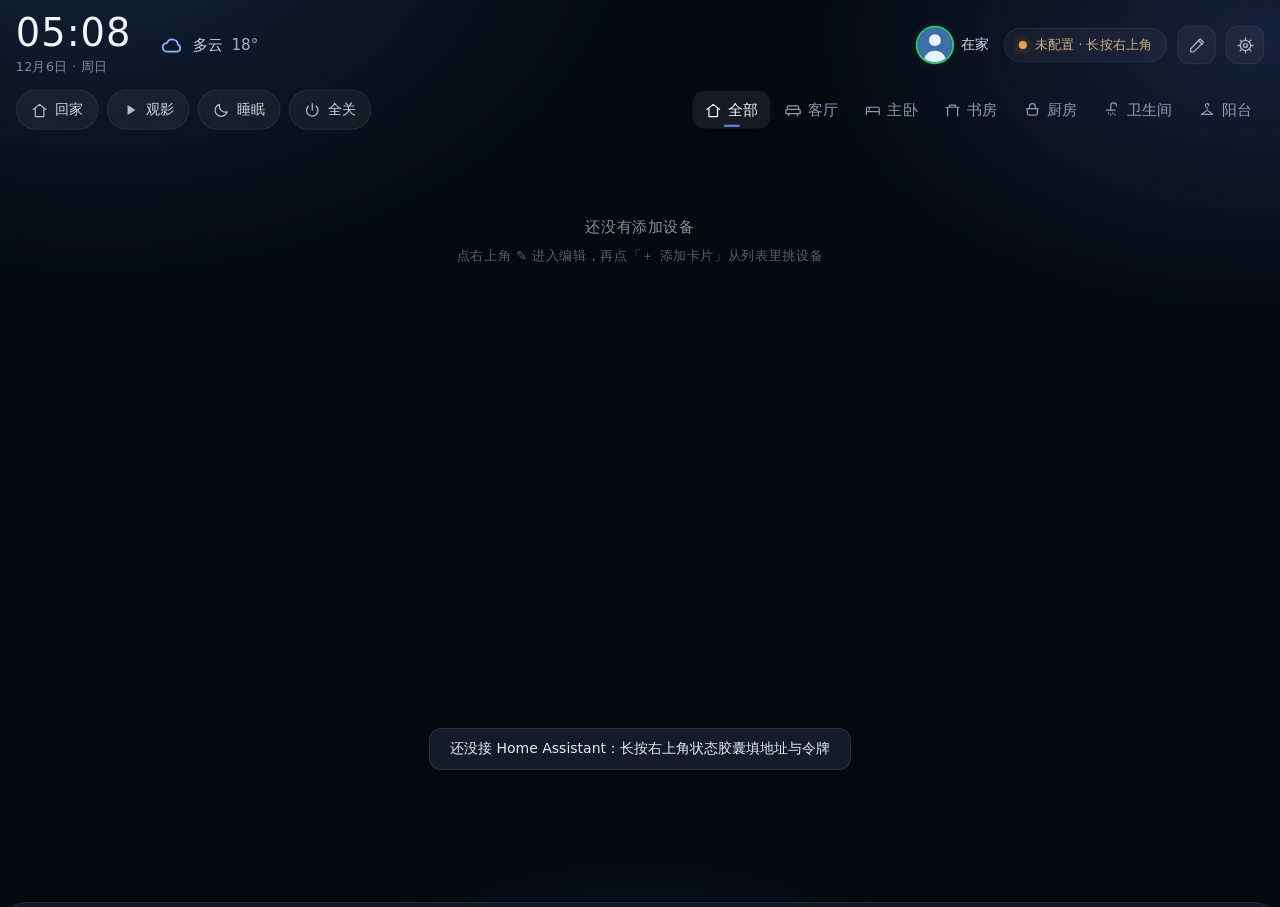
==== app/assets/panel/index.html @ 2b443397 "feat: 负一屏接道理鱼真实服务器 - 用户名改为 orrismi@163.com；登录 body 带 email+username+remember - 封面必须带 Authorization，i" ====
<!doctype html>
<html lang="zh-CN">
<head>
  <meta charset="utf-8">
  <meta name="viewport" content="width=device-width, initial-scale=1, user-scalable=no">
  <meta name="format-detection" content="telephone=no">
  <title>中控屏</title>
  <link rel="stylesheet" href="css/app.css">
</head>
<body>
  <div id="app">
    <div class="topbar">
      <div class="clock">
        <div class="time" id="time">--:--</div>
        <div class="date" id="date"></div>
      </div>
      <div class="weather" id="weather"></div>
      <div class="spacer"></div>
      <div class="who" id="who"></div>
      <div class="status" id="status">
        <span class="dot"></span><span id="statusText">连接中…</span>
      </div>
      <button class="gear" id="editBtn" type="button" aria-label="编辑卡片" title="编辑卡片"></button>
      <button class="gear" id="gear" type="button" aria-label="设置" title="设置"></button>
    </div>

    <div class="toolbar">
      <div class="scenes" id="scenes"></div>
      <div class="tabs" id="tabs"></div>
    </div>

    <div class="edit-bar" id="editBar"></div>
    <div class="grid" id="grid"></div>
    <div class="view" id="view"></div>
  </div>

  <!-- ============ 负一屏 · 音乐（右滑进入） ============ -->
  <div class="m-scrim" id="mScrim"></div>
  <div class="music" id="music" aria-hidden="true">
    <div class="m-head">
      <button class="m-back" id="mBack" type="button" data-mact="close"></button>
      <div class="m-title">音乐<span class="m-sub" id="mSub">箭头音乐 · 道理鱼</span></div>
      <div class="m-status" id="mStatus"><span class="dot"></span><span>连接中…</span></div>
    </div>

    <div class="m-body">
      <div class="m-left">
        <div class="m-cover" id="mCover"></div>
        <div class="m-meta" id="mMeta">
          <div class="m-song" id="mSong">未在播放</div>
          <div class="m-artist" id="mArtist"></div>
          <div class="m-album" id="mAlbum"></div>
        </div>
        <div class="m-progress">
          <div class="m-bar" id="mBar">
            <div class="m-fill" id="mFill"></div>
            <div class="m-knob" id="mKnob"></div>
          </div>
          <div class="m-times"><span id="mPos">0:00</span><span id="mDur">0:00</span></div>
        </div>
        <div class="m-ctl">
          <button class="m-btn" id="mPrev" type="button" data-mact="prev" aria-label="上一首"></button>
          <button class="m-btn m-play" id="mPlay" type="button" data-mact="toggle" aria-label="播放 / 暂停"></button>
          <button class="m-btn" id="mNext" type="button" data-mact="next" aria-label="下一首"></button>
        </div>
        <div class="m-vol">
          <span class="m-vol-ico" id="mVolIco"></span>
          <div class="m-vbar" id="mVol">
            <div class="m-fill" id="mVolFill"></div>
            <div class="m-knob" id="mVolKnob"></div>
          </div>
          <span class="m-vol-pct" id="mVolPct">70%</span>
        </div>
      </div>

      <div class="m-right">
        <div class="m-crumb" id="mCrumb"></div>
        <div class="m-list" id="mList"></div>
      </div>
    </div>
  </div>

  <div class="mask" id="mask"></div>
  <div class="sheet" id="sheet">
    <div class="sheet-inner" id="sheetInner"></div>
  </div>
  <div class="dim" id="dim">
    <div class="dim-time" id="dimTime">--:--</div>
    <div class="dim-hint">轻触屏幕唤醒</div>
  </div>
  <div class="toast" id="toast"></div>
  <div class="boot" id="boot">正在加载控制面板…</div>

  <script src="js/config.js"></script>
  <script src="js/icons.js"></script>
  <script src="js/backend.js"></script>
  <script src="js/layout.js"></script>
  <script src="js/music.js"></script>
  <script src="js/app.js"></script>
</body>
</html>
---- app/assets/panel/css/app.css ----
/* ---------------- 整页设置视图 ----------------
   老 WebView 里 position:fixed + transform 的弹层一旦滚动就整屏重绘（实测 ~19 帧），
   而普通文档流里的列表能跑到 140+ 帧。所以设置改成 #app 内的普通块：
   fixed 层只负责遮罩/动画，滚动交给文档流。 */
#app { position: relative; }

.view {
  position: absolute; left: 0; top: 0; right: 0; bottom: 0; z-index: 3;
  display: none; overflow-y: auto; -webkit-overflow-scrolling: touch;
  padding: 20px 34px 26px;
  background: #05070c;
  scrollbar-width: none; -ms-overflow-style: none;
}
.view.show { display: block; }
.view::-webkit-scrollbar { display: none; }

/* 中控屏面板样式 —— 目标分辨率 1024x768 CSS px（dpr 2）
   兼容性下限：Chromium 57（无 flex gap / 无 backdrop-filter / 无可选链） */

* { box-sizing: border-box; -webkit-tap-highlight-color: transparent; }
button:focus, input:focus, .chip:focus, .tab:focus, .tile:focus { outline: none; }

html, body {
  margin: 0; padding: 0; height: 100%; overflow: hidden;
  background: #06090f; color: #e8eef9;
  font-family: "Noto Sans SC", "PingFang SC", "Microsoft YaHei", system-ui, sans-serif;
  -webkit-font-smoothing: antialiased;
  user-select: none; -webkit-user-select: none;
}

body::before {
  content: ''; position: fixed; left: 0; top: 0; right: 0; bottom: 0;
  background:
    radial-gradient(900px 620px at 8% -10%, #16233c 0%, rgba(6,9,15,0) 62%),
    radial-gradient(820px 520px at 98% 4%, #17203c 0%, rgba(6,9,15,0) 56%),
    radial-gradient(600px 400px at 50% 120%, #101a2c 0%, rgba(6,9,15,0) 60%);
  pointer-events: none;
}

#app {
  position: relative; display: flex; flex-direction: column;
  height: 100%; padding: 16px 22px 14px;
}

/* ---------------- 顶栏 ---------------- */
.topbar { display: flex; align-items: center; flex: 0 0 auto; height: 62px; }

.clock .time { font-size: 38px; font-weight: 200; line-height: 1; letter-spacing: 1px; color: #f2f6fc; }
.clock .date { font-size: 12.5px; color: #7c8ba3; margin-top: 7px; letter-spacing: .3px; }

.weather { display: flex; align-items: center; margin-left: 28px; font-size: 15px; color: #c8d4e6; }
.weather svg { width: 24px; height: 24px; margin-right: 9px; color: #93b6ff; }
.weather .w-temp { color: #9fb0c8; margin-left: 8px; }

.spacer { flex: 1; }

/* 住户头像：紧挨「已连接」左边，环色+文字表示在家/离家 */
.who { display: flex; align-items: center; margin-right: 14px; }
.who-av {
  position: relative; flex: 0 0 auto; width: 34px; height: 34px; border-radius: 50%;
  background: rgba(255,255,255,.075); overflow: hidden;
  box-shadow: 0 0 0 2px rgba(255,255,255,.16);
  color: #dbe8fb; font-size: 15px; font-weight: 600;
  display: flex; align-items: center; justify-content: center;
  transition: box-shadow .2s;
}
.who-av + .who-av { margin-left: -9px; }
.who-av.home { box-shadow: 0 0 0 2px rgba(61,220,132,.85), 0 0 10px rgba(61,220,132,.25); }
.who-av img { position: absolute; left: 0; top: 0; width: 100%; height: 100%; object-fit: cover; }
.who-av b { font-weight: 600; line-height: 1; }
.who-t { margin-left: 9px; font-size: 13.5px; color: #cfe0f5; white-space: nowrap; }
.who.away .who-t { color: #8d9cb4; }

.status {
  display: flex; align-items: center; height: 34px; padding: 0 14px;
  border-radius: 999px; background: rgba(255,255,255,.045);
  border: 1px solid rgba(255,255,255,.06);
  font-size: 12.5px; color: #94a3b8;
}
.status .dot {
  width: 8px; height: 8px; border-radius: 50%; margin-right: 8px;
  background: #ff6b6b; box-shadow: 0 0 9px rgba(255,107,107,.55);
}
.status.ok .dot { background: #3ddc84; box-shadow: 0 0 9px rgba(61,220,132,.55); }
.status.ok { color: #a9bfd6; }
.status.warn .dot { background: #f0a04b; box-shadow: 0 0 9px rgba(240,160,75,.5); }
.status.warn { color: #cbb08a; }

/* 状态胶囊右边的设置按钮 */
.gear {
  margin-left: 10px; width: 38px; height: 38px; padding: 0;
  border-radius: 12px; border: 1px solid rgba(255,255,255,.07);
  background: rgba(255,255,255,.045); color: #9fb0c8;
  display: flex; align-items: center; justify-content: center;
  transition: background .16s, color .16s, transform .08s;
}
.gear svg { width: 19px; height: 19px; flex: 0 0 auto; }
.gear:active { transform: scale(.95); background: rgba(255,255,255,.1); }
/* 编辑态：顶栏按钮换成 ✓ 并且点亮，一眼看出「点它完成」 */
.gear.ok { color: #071018; background: #8fc3ff; border-color: #8fc3ff; }
.gear.ok:active { background: #a7d2ff; }

/* ---------------- 场景 + 房间 ---------------- */
.toolbar { display: flex; align-items: center; flex: 0 0 auto; height: 58px; margin-top: 4px; }

.scenes { display: flex; flex: 0 0 auto; max-width: 46%; }
.chip {
  display: flex; align-items: center; height: 40px; padding: 0 14px; margin-right: 8px;
  border-radius: 999px; background: rgba(255,255,255,.05);
  border: 1px solid rgba(255,255,255,.07);
  font-size: 13.5px; color: #cfdaea; white-space: nowrap;
  transition: background .16s, border-color .16s, transform .08s;
}
.chip svg { width: 17px; height: 17px; margin-right: 7px; opacity: .85; }
.chip:active { transform: scale(.96); }
.chip.active { background: rgba(93,140,255,.22); border-color: rgba(93,140,255,.5); color: #fff; }

.tabs {
  display: flex; flex: 1; justify-content: flex-start; overflow-x: auto; overflow-y: hidden;
  -webkit-overflow-scrolling: touch; scrollbar-width: none; -ms-overflow-style: none;
}
.tabs::-webkit-scrollbar { display: none; }
.tabs-inner { display: flex; }
.tab {
  position: relative; flex: 0 0 auto; height: 38px; padding: 0 12px; margin-left: 2px;
  display: flex; align-items: center; border-radius: 12px; white-space: nowrap;
  font-size: 14.5px; color: #8d9cb4; transition: color .16s, background .16s;
}
.tab svg { width: 17px; height: 17px; margin-right: 6px; }
.tab.active { color: #f2f6fc; background: rgba(255,255,255,.07); }
.tab.active::after {
  content: ''; position: absolute; left: 50%; bottom: 2px; width: 16px; height: 2px;
  margin-left: -8px; border-radius: 2px; background: #5d8cff;
}

/* ---------------- 卡片网格 ---------------- */
.grid {
  flex: 1; min-height: 0; display: grid; grid-template-columns: repeat(4, 1fr);
  grid-auto-rows: minmax(186px, 1fr);
  grid-column-gap: 14px; grid-row-gap: 14px;
  overflow-y: auto; padding: 16px 2px 4px; align-content: start;
}

/* 图标外层：整行卡片里也要靠左，且不吃卡片的 flex 拉伸 */
.t-ico-wrap { flex: 0 0 auto; align-self: flex-start; }

.tile {
  position: relative; display: flex; flex-direction: column;
  padding: 15px 16px 13px; border-radius: 20px; overflow: hidden;
  background: linear-gradient(158deg, rgba(31,41,61,.96), rgba(14,20,32,.96));
  border: 1px solid rgba(255,255,255,.055);
  transition: background .22s, border-color .22s, transform .08s;
}
.tile:active { transform: scale(.985); }
.tile.on {
  background: linear-gradient(158deg, rgba(var(--accent), .30), rgba(14,20,32,.97) 68%);
  border-color: rgba(var(--accent), .40);
}
.tile.on::after {
  content: ''; position: absolute; right: -52px; top: -52px; width: 160px; height: 160px;
  border-radius: 50%; pointer-events: none;
  background: radial-gradient(circle, rgba(var(--accent), .34), rgba(var(--accent), 0) 68%);
}

.tile-head { display: flex; align-items: flex-start; flex: 0 0 auto; }
.t-icon {
  width: 38px; height: 38px; border-radius: 12px;
  display: flex; align-items: center; justify-content: center;
  background: rgba(255,255,255,.055); color: #93a4bd;
  transition: background .2s, color .2s;
}
.t-icon svg { width: 21px; height: 21px; }
.tile.on .t-icon { background: rgba(var(--accent), .22); color: rgb(var(--accent)); }

.tile-room {
  margin-left: auto; font-size: 11px; color: #7a889e;
  padding: 3px 8px; border-radius: 8px; background: rgba(255,255,255,.045);
}
.t-more {
  margin-left: auto; width: 28px; height: 28px; padding: 0; border: 0;
  border-radius: 9px; background: rgba(255,255,255,.045); color: #7d8da5;
  display: flex; align-items: center; justify-content: center;
}
.t-more svg { width: 15px; height: 15px; }

.tile-mid { flex: 1; display: flex; flex-direction: column; justify-content: center; min-height: 0; }
.t-val { font-size: 42px; font-weight: 200; line-height: 1.02; letter-spacing: -1px; color: #d6e2f4; }
.t-val.lit { color: rgb(var(--accent)); }
.t-val.muted { font-size: 24px; letter-spacing: 0; color: #7e8ca3; }
.t-val .u { font-size: 15px; font-weight: 400; letter-spacing: 0; color: #8b9ab1; margin-left: 3px; }
.t-val.small { font-size: 30px; }
/* 传感器卡片：左侧数值 + 右侧迷你历史曲线（宽 42%，最高 120px） */
.t-midrow { display: flex; align-items: center; min-height: 0; }
/* 数值固定不动，曲线吃掉剩余宽度（不再用百分比，否则窄卡里会和单位重叠） */
.t-midrow .t-val { flex: 0 0 auto; white-space: nowrap; }
.t-spark { flex: 1 1 auto; min-width: 26px; max-width: 120px; margin-left: 10px; height: 46px; display: flex; align-items: center; }
.t-spark.none { display: none; }
.t-spark-svg { width: 100%; height: 100%; display: block; overflow: visible; }
.t-spark-line {
  fill: none; stroke: rgb(var(--accent)); stroke-width: 1.6;
  stroke-linejoin: round; stroke-linecap: round;
  vector-effect: non-scaling-stroke;
}
.t-spark-area { fill: rgb(var(--accent)); opacity: .16; stroke: none; }

/* 百分比进度条：比最早的 5px 高很多，手指能直接按住拖；
   填充和拖动钮的位置统一读 CSS 变量 --pct，JS 只改这一个值。
   touch-action:none 让在条上滑动不再触发页面滚动（Chromium 57 支持）。 */
.t-bar {
  position: relative; flex: none; height: 22px; margin-top: 12px; border-radius: 11px;
  background: rgba(255,255,255,.085);
  box-shadow: inset 0 1px 2px rgba(0,0,0,.28);
  touch-action: none; -webkit-user-select: none; user-select: none;
  --pct: 0%;
  transition: opacity .2s;
}
.tile:not(.on) .t-bar { opacity: .5; }   /* 关着也看得见：点一下就能把灯点亮 */
/* 填充的裁剪层：跟着轨道圆角走。填充右端保持直角，让橙色正好停在钮的中心线上，
   圆头由白色钮自己给出 —— 否则填充末端的半圆圆心会比钮中心左移半个条高。 */
.t-bar .t-fill {
  position: absolute; left: 0; right: 0; top: 0; bottom: 0;
  border-radius: inherit; overflow: hidden; pointer-events: none;
}
.t-bar i {
  position: absolute; left: 0; top: 0; bottom: 0; width: var(--pct);
  border-radius: inherit; border-top-right-radius: 0; border-bottom-right-radius: 0;
  background: rgb(var(--accent));
  transition: width .22s;
}
.t-bar b {
  position: absolute; top: 50%; left: var(--pct); width: 22px; height: 22px;
  margin: -11px 0 0 -11px; border-radius: 50%;
  background: #eef5ff; box-shadow: 0 2px 7px rgba(0,0,0,.38);
  transition: left .22s;
}
/* 拖动中不要缓动，条要跟手 */
.t-bar.dragging i, .t-bar.dragging b { transition: none; }
.t-bar.dragging { opacity: 1; }
/* 小卡片（紧凑/6 列）里条矮一点、钮小一点，别把名字挤出去 */
.grid.size-sm .t-bar, .grid.cols-6 .t-bar { height: 14px; border-radius: 7px; margin-top: 6px; }
.grid.size-sm .t-bar i, .grid.cols-6 .t-bar i { border-radius: 7px 0 0 7px; }
.grid.size-sm .t-bar b, .grid.cols-6 .t-bar b { width: 14px; height: 14px; margin: -7px 0 0 -7px; }

.t-ctl { display: flex; align-items: center; margin-top: 9px; }
.t-step {
  width: 36px; height: 36px; padding: 0; border: 1px solid rgba(255,255,255,.09);
  border-radius: 11px; background: rgba(255,255,255,.05); color: #d3e2f7;
  display: flex; align-items: center; justify-content: center;
}
.t-step svg { width: 16px; height: 16px; }
.t-step:active { background: rgba(255,255,255,.11); }
.t-set { flex: 1; min-width: 0; text-align: center; font-size: 12px; color: #8391a8; white-space: nowrap; overflow: hidden; text-overflow: ellipsis; }

.tile-foot { flex: 0 0 auto; margin-top: 8px; display: flex; align-items: baseline; justify-content: space-between; }
.t-name { font-size: 16px; font-weight: 600; color: #dde6f3; white-space: nowrap; overflow: hidden; text-overflow: ellipsis; flex: 0 1 auto; min-width: 0; }
.t-sub { font-size: 12.5px; color: #7f8da4; margin-top: 0; margin-left: 8px; flex: 0 0 auto; white-space: nowrap; overflow: hidden; text-overflow: ellipsis; }

/* 传感器卡片数字稍小 */
.tile.sensor .t-val { font-size: 36px; }

/* ---------------- 弹层 ---------------- */
/* 遮罩：纯黑实心 + 独立合成层。弹层打开时 #app 已经被换成不透明纯黑底，
   所以这里的 .58 只在「刚要打开/正在关闭」那 0.22 秒里可见。
   用 0 → 1 的淡入交给合成器，老机器上不必逐像素合成后面的整页。 */
.mask {
  position: fixed; left: 0; top: 0; right: 0; bottom: 0; z-index: 20;
  background: #03060b; opacity: 0; pointer-events: none;
  transition: opacity .22s;
  will-change: opacity; backface-visibility: hidden;
  contain: strict;
}
.mask.show { opacity: .58; pointer-events: auto; }

/* 弹层：外框不滚动，滚动交给内层的 #sheetInner。
   原因：本身是 position:fixed + 渐变色 + 圆角 + 阴影，让它自己滚动时
   老 WebView 每一帧都得整屏重绘；换成纯色底 + 内层滚动后走快路径。 */
.sheet {
  position: fixed; left: 0; right: 0; bottom: 0; z-index: 21;
  transform: translate3d(0, 104%, 0);
  transition: transform .24s cubic-bezier(.22,.61,.36,1);
  background: #111824;
  border-radius: 26px 26px 0 0; border-top: 1px solid rgba(255,255,255,.08);
  padding: 0;
  max-height: 78vh;
  display: flex; flex-direction: column;
  overflow: hidden;
  scrollbar-width: none; -ms-overflow-style: none;
  will-change: transform;
  backface-visibility: hidden;
  contain: layout paint;
  -webkit-overflow-scrolling: auto;
}
.sheet .sheet-inner {
  flex: 1 1 auto; min-height: 0;
  overflow-y: auto; -webkit-overflow-scrolling: touch;
  padding: 20px 34px 26px;
  scrollbar-width: none; -ms-overflow-style: none;
  /* 老 WebView：显式提为独立滚动合成层，滚动时只重绘自己 */
  will-change: transform; backface-visibility: hidden;
  transform: translateZ(0);
  contain: layout style paint;
}
.sheet::-webkit-scrollbar { display: none; }
.sheet.show { transform: translate3d(0, 0, 0); }

.sheet-head { display: flex; align-items: flex-start; }
.sheet-name { font-size: 21px; font-weight: 600; color: #eef3fb; }
.sheet-room { font-size: 12.5px; color: #7c8ba3; margin-top: 5px; }
.sheet-close {
  margin-left: auto; width: 36px; height: 36px; padding: 0; border: 0;
  border-radius: 11px; background: rgba(255,255,255,.06); color: #9aa9be;
  display: flex; align-items: center; justify-content: center;
}
.sheet-close svg { width: 17px; height: 17px; }

.sheet-body { margin-top: 16px; }

.sheet-hero { display: flex; align-items: center; }
.hero-val { font-size: 50px; font-weight: 200; letter-spacing: -1.5px; color: #f2f6fc; line-height: 1; }
.hero-val .u { font-size: 18px; font-weight: 400; color: #8b9ab1; margin-left: 4px; letter-spacing: 0; }
.hero-sub { font-size: 13px; color: #8c9bb2; margin-left: 16px; }
.hero-btn {
  margin-left: auto; width: 58px; height: 58px; border-radius: 50%;
  border: 1px solid rgba(255,255,255,.1); background: rgba(255,255,255,.06);
  color: #a9b8cd; display: flex; align-items: center; justify-content: center;
}
.hero-btn svg { width: 24px; height: 24px; }
.hero-btn.on { background: rgba(93,140,255,.24); border-color: rgba(93,140,255,.5); color: #cfe0ff; }

.ctl-label { font-size: 13px; color: #8d9cb4; margin: 18px 0 4px; }
.ctl-label b { color: #d6e2f4; font-weight: 500; }

.slider {
  -webkit-appearance: none; appearance: none; width: 100%; height: 40px;
  background: transparent; outline: none;
}
.slider::-webkit-slider-runnable-track {
  height: 8px; border-radius: 5px;
  background: linear-gradient(90deg, rgb(var(--accent)) var(--pct, 50%), rgba(255,255,255,.1) var(--pct, 50%));
}
.slider::-webkit-slider-thumb {
  -webkit-appearance: none; appearance: none;
  width: 30px; height: 30px; margin-top: -11px; border-radius: 50%;
  background: #fff; box-shadow: 0 3px 10px rgba(0,0,0,.45);
}

.opts { display: flex; flex: 1; }
.opt {
  height: 44px; padding: 0 20px; margin-right: 10px; border-radius: 12px;
  border: 1px solid rgba(255,255,255,.08); background: rgba(255,255,255,.045);
  color: #c3d1e4; font-size: 14px;
}
.opt.on { background: rgba(93,140,255,.24); border-color: rgba(93,140,255,.5); color: #fff; }
.opt:active { background: rgba(255,255,255,.1); }

.temp-row { display: flex; align-items: center; margin-top: 14px; }
.round {
  width: 54px; height: 54px; border-radius: 50%; font-size: 22px;
  border: 1px solid rgba(255,255,255,.09); background: rgba(255,255,255,.05); color: #dbe6f6;
  display: flex; align-items: center; justify-content: center;
}
.round svg { width: 22px; height: 22px; }
.round:active { background: rgba(255,255,255,.12); }

.info-row { display: flex; padding: 12px 2px; border-bottom: 1px solid rgba(255,255,255,.06); font-size: 14px; }
.info-row .k { width: 180px; color: #8695ab; }
.info-row .v { color: #dbe5f3; }

/* ---------------- toast ---------------- */
.toast {
  position: fixed; left: 50%; bottom: 130px; z-index: 30;
  padding: 11px 20px; border-radius: 12px; font-size: 14px;
  background: rgba(22,29,42,.96); border: 1px solid rgba(255,255,255,.1);
  color: #e3ebf7; opacity: 0; pointer-events: none;
  transform: translate(-50%, 16px); transition: opacity .2s, transform .2s;
}
.toast.show { opacity: 1; transform: translate(-50%, 0); }
.toast .toast-act { margin-left: 14px; color: #7fb0ff; font-weight: 600; pointer-events: auto; }
.toast.show { display: flex; align-items: center; }
/* 带动作时整条可点：Chromium 57 里 pointer-events:none 的父元素即使子项设 auto
   也点不到（elementFromPoint 能命中但事件不派发），所以整条放行 */
.toast.act { pointer-events: auto; }

/* 首次加载遮罩 */
.boot { position: fixed; left: 0; top: 0; right: 0; bottom: 0; z-index: 40; background: #06090f;
  display: flex; align-items: center; justify-content: center; color: #6d7f96; font-size: 15px;
  transition: opacity .4s; }
.empty { grid-column: 1 / -1; display: flex; align-items: center; justify-content: center;
  color: #55677e; font-size: 15px; letter-spacing: .5px; }
.boot.hide { opacity: 0; pointer-events: none; }

/* ---------- 连接设置弹层 ---------- */
.cfg-head { font-size: 22px; font-weight: 600; color: #e8eef8; margin-bottom: 6px; }
.cfg-desc { font-size: 13px; line-height: 1.5; color: #8b9ab0; margin-bottom: 18px; max-width: 640px; }
.cfg-row { display: flex; align-items: center; margin-bottom: 12px; }
.cfg-k { width: 76px; flex: 0 0 76px; font-size: 14px; color: #8b9ab0; }
.cfg-in {
  flex: 1 1 auto; height: 46px; padding: 0 14px; box-sizing: border-box;
  border-radius: 12px; border: 1px solid rgba(255,255,255,.12);
  background: rgba(255,255,255,.05); color: #e8eef8; font-size: 16px; outline: none;
}
.cfg-in:focus { border-color: rgba(120,170,255,.65); background: rgba(120,170,255,.08); }
.cfg-actions { display: flex; margin-top: 20px; contain: layout style paint; }
.cfg-actions .btn { margin-right: 12px; contain: layout style paint; }
.btn {
  height: 44px; padding: 0 20px; border-radius: 12px; border: 1px solid rgba(255,255,255,.12);
  background: rgba(255,255,255,.06); color: #dbe5f3; font-size: 15px; outline: none;
}
.btn.primary { background: rgba(86,140,255,.22); border-color: rgba(120,170,255,.55); color: #dfe9ff; }
/* ---------- 夜间/空闲调暗遮罩 ---------- */
.dim {
  position: fixed; left: 0; top: 0; right: 0; bottom: 0; z-index: 90;
  display: none; flex-direction: column; align-items: center; justify-content: center;
  background: rgba(0,0,0,.9); transition: opacity .6s; opacity: 0;
}
.dim.show { display: flex; opacity: 1; }
.dim-time { font-size: 190px; font-weight: 200; letter-spacing: 6px; color: rgba(255,255,255,.70); line-height: 1.02; }
.dim .dim-time { line-height: 1.05; }
.dim-hint { margin-top: 18px; font-size: 15px; letter-spacing: 1px; color: rgba(255,255,255,.26); }
.empty { flex-direction: column; text-align: center; }
.empty .empty-main { font-size: 15px; color: rgba(255,255,255,.55); }
.empty .empty-sub { display: block; margin-top: 10px; font-size: 13px; color: rgba(255,255,255,.35); }
.empty .empty-add { margin-top: 18px; height: 40px; padding: 0 22px; font-size: 14px; }
/* 实体多的房间：网格允许纵向滚动，行高固定，避免超出屏幕后无法翻看 */
.grid.dense {
  align-content: start;
  overflow-y: auto; overflow-x: hidden; -webkit-overflow-scrolling: touch;
  scrollbar-width: none; -ms-overflow-style: none; padding-right: 2px;
}
.grid.dense::-webkit-scrollbar { display: none; }
.scenes.scrollable { overflow-x: auto; overflow-y: hidden; -webkit-overflow-scrolling: touch; }
.scenes.scrollable::-webkit-scrollbar { display: none; }
/* 诊断弹层 */
.diag { margin: 6px 0 18px; }
.diag-row {
  display: flex; align-items: baseline; min-height: 34px; padding: 6px 0;
  border-bottom: 1px solid rgba(255,255,255,.05);
}
.diag-row span { width: 96px; flex: 0 0 auto; color: rgba(255,255,255,.4); font-size: 14px; }
.diag-row b {
  flex: 1; color: #e8eefb; font-size: 15px; font-weight: 500;
  word-break: break-all; white-space: normal; line-height: 1.35;
}
/* 设备离线：整卡降透明度、去掉可点的假象 */
.tile.na { opacity: .55; }
.tile.na .t-step, .tile.na .t-bar, .tile.na .t-ctl { display: none; }
.tile.na .t-val { color: rgba(255,255,255,.45); font-size: 26px; }

/* 「更多」场景弹层（场景/脚本多于一屏时用） */
.sheet-title { font-size: 22px; font-weight: 600; margin-bottom: 6px; }
.sheet-desc { font-size: 13px; color: rgba(255,255,255,.45); margin-bottom: 18px; }
.s-item { display: flex; align-items: center; padding: 14px 16px; margin-bottom: 10px;
  border-radius: 14px; background: rgba(255,255,255,.05); }
.s-item:active { background: rgba(255,255,255,.12); }
.s-ico { width: 38px; height: 38px; border-radius: 11px; display: flex; align-items: center; justify-content: center;
  background: rgba(255,255,255,.08); flex: 0 0 auto; }
.s-ico svg { width: 20px; height: 20px; }
.s-main { min-width: 0; }
.s-name { font-size: 16px; color: #e8eef6; }
.s-sub { font-size: 12px; color: rgba(255,255,255,.35); margin-top: 2px; }


/* 传感器历史曲线（详情弹层里） */
.spark-slot { margin: 6px 0 12px; }
.spark-empty { font-size: 13px; color: rgba(255,255,255,.35); padding: 12px 0; }
.spark-wrap { background: rgba(255,255,255,.04); border-radius: 14px; padding: 12px 14px; }
.spark { width: 100%; height: 92px; display: block; }
.spark polyline { fill: none; stroke: #7fb0ff; stroke-width: 1.6; stroke-linejoin: round; stroke-linecap: round; }
.spark-meta { display: flex; justify-content: space-between; margin-top: 8px; font-size: 12px; color: rgba(255,255,255,.4); }

/* 彩色灯取色：一排预设色块 */
.sw-row { display: flex; flex-wrap: wrap; margin: 4px -5px 0; }
.sw { margin: 5px; width: 44px; height: 44px; border-radius: 50%; border: 2px solid rgba(255,255,255,.18);
  box-shadow: 0 2px 8px rgba(0,0,0,.35); padding: 0; }
.sw.on { border-color: #fff; box-shadow: 0 0 0 3px rgba(255,255,255,.22), 0 2px 10px rgba(0,0,0,.4); }
.sw:active { transform: scale(.94); }

/* 面板设置：房间开关 */
.p-row { display: flex; align-items: center; justify-content: space-between;
  padding: 12px 4px; border-bottom: 1px solid rgba(255,255,255,.06); contain: layout style paint; }
.p-name { display: flex; align-items: center; font-size: 16px; color: #dce6f2; }
.p-name svg { width: 20px; height: 20px; opacity: .75; margin-right: 10px; }
.p-sw { min-width: 92px; height: 38px; border-radius: 10px; border: 1px solid rgba(255,255,255,.14);
  background: rgba(255,255,255,.06); color: rgba(255,255,255,.55); font-size: 13px; }
.p-sw.on { background: rgba(61,220,132,.18); border-color: rgba(61,220,132,.5); color: #7ff0b0; }
.p-sw:active { transform: scale(.97); }

/* 首次引导 */
.g-step { display: flex; padding: 14px 4px; border-bottom: 1px solid rgba(255,255,255,.06); }
.g-step > b { margin-right: 14px; flex: 0 0 26px; height: 26px; line-height: 26px; text-align: center; border-radius: 50%;
  background: rgba(127,176,255,.18); color: #9cc4ff; font-size: 13px; font-weight: 600; }
.g-step > div { display: flex; flex-direction: column; flex: 1 1 auto; }
.g-step .g-t { margin-bottom: 4px; }
.g-t { font-size: 16px; color: #dce6f2; }
.g-d { font-size: 13px; color: rgba(255,255,255,.45); }
.g-d code { padding: 1px 6px; border-radius: 5px; background: rgba(255,255,255,.08); color: #b9d2ff; }

/* ---------------- 摄像头 ---------------- */
.cam-thumb {
  position: relative; width: 100%; height: 100%; min-height: 96px; border-radius: 14px;
  overflow: hidden; background: rgba(120,150,190,.10); display: flex; align-items: center; justify-content: center;
}
/* 只有真没有画面时才提示；有图时不要盖住画面 */
.cam-thumb:empty::after,
.cam-thumb.dead::after {
  content: '无画面'; position: absolute; left: 0; right: 0; bottom: 0; padding: 6px 10px;
  font-size: 12px; color: rgba(255,255,255,.45); text-align: center;
}
.cam-thumb.dead::after { content: '无画面（离线或拉流失败）'; }
.cam-thumb img { width: 100%; height: 100%; object-fit: cover; display: block; }
.cam-thumb { position: relative; }
.cam-thumb.live::before {
  content: ''; position: absolute; right: 8px; top: 8px; width: 8px; height: 8px;
  border-radius: 50%; background: #3ddc84; box-shadow: 0 0 8px rgba(61,220,132,.85);
}
.cam-badge {
  position: absolute; left: 12px; top: 10px; padding: 3px 9px; border-radius: 10px;
  font-size: 12px; color: #c9f7dd; background: rgba(16,46,32,.78); border: 1px solid rgba(61,220,132,.45);
}
.cam-stage { position: relative; }
.cam-thumb img:not([src]) { display: none; }
.cam-stage {
  width: 100%; height: 340px; border-radius: 16px; overflow: hidden; background: #0b1017;
  display: flex; align-items: center; justify-content: center; margin-bottom: 14px;
}
.cam-stage img { width: 100%; height: 100%; object-fit: contain; display: block; }
.cam-off { text-align: center; padding: 0 40px; }
.cam-off-t { font-size: 18px; color: rgba(255,255,255,.78); margin-bottom: 8px; }
.cam-off-d { font-size: 13px; line-height: 1.7; color: rgba(255,255,255,.42); }
.tile.type-camera .tile-mid { display: flex; align-items: stretch; }
.tile.type-camera .cam-thumb { min-height: 120px; }
.tile.type-camera .tile-mid { flex: 1 1 auto; min-height: 0; }
.tile.type-camera .t-name { position: relative; z-index: 1; }

/* 重命名弹层 */
.sheet-actions { display: flex; justify-content: flex-end; margin-top: 14px; }
.sheet-actions .btn { margin-left: 10px; }
.rn-row { margin: 16px 0 6px; }
.rn-in { width: 100%; height: 46px; border-radius: 12px; border: 1px solid rgba(255,255,255,.14); background: rgba(255,255,255,.06); color: #eaf1ff; font-size: 16px; padding: 0 14px; }
.rn-in:focus { outline: none; border-color: #6ea8ff; }

.sheet-rename { margin-right: 10px; width: 40px; height: 40px; border-radius: 12px; border: 0; background: rgba(255,255,255,.07); color: rgba(255,255,255,.66); display: flex; align-items: center; justify-content: center; }
.sheet-rename svg { width: 17px; height: 17px; }

/* 设置：每行卡片数 / 卡片大小 */
.grid.cols-3 { grid-template-columns: repeat(3, 1fr); }
.grid.cols-5 { grid-template-columns: repeat(5, 1fr); }
.grid.size-sm { grid-auto-rows: minmax(150px, 1fr); }
.grid.size-lg { grid-auto-rows: minmax(228px, 1fr); }
.grid.size-sm .t-val { font-size: 40px; }
.grid.size-md .t-val { font-size: 48px; }
.grid.size-lg .t-val { font-size: 58px; }

/* 设置页 */
.set-sec { margin: 18px 0 4px; font-size: 12px; letter-spacing: .5px; color: rgba(255,255,255,.40); contain: layout style paint; }
.set-row { display: flex; align-items: center; justify-content: space-between; padding: 8px 0; border-bottom: 1px solid rgba(255,255,255,.06); contain: layout style paint; }
/* 设置页滚动：行内元素一律隔离绘制，避免整行跟着背景重绘 */
.set-row, .p-row, .set-sec, .cfg-actions { contain: layout style; }
.seg { contain: layout style; }
.set-k { font-size: 15px; color: #e6eefc; }
.set-v { display: flex; }
.seg { height: 32px; padding: 0 13px; margin-left: 6px; border-radius: 9px; border: 1px solid rgba(255,255,255,.12); background: rgba(255,255,255,.05); color: rgba(255,255,255,.72); font-size: 13px; }
.seg.on { background: rgba(96,150,255,.22); border-color: rgba(96,150,255,.55); color: #dfeaff; }


/* ---------- 每行 3~6 列 + 卡片跨列 ---------- */
.grid.cols-6 { grid-template-columns: repeat(6, 1fr); }
.grid.cols-6 .t-val { font-size: 34px; }
.grid.cols-6 .t-name { font-size: 14px; }
.grid.cols-6 .t-sub { font-size: 11px; margin-left: 6px; }
.grid.cols-5 .t-sub { font-size: 12px; margin-left: 6px; }
.grid.cols-5 .t-val { font-size: 38px; }
.grid.cols-3 .t-val { font-size: 50px; }
.tile.span-2 { grid-column: span 2; }
.tile.span-3 { grid-column: span 3; }
.tile.span-4 { grid-column: span 4; }
.tile.span-5 { grid-column: span 5; }
.tile.span-6 { grid-column: span 6; }
.grid.cols-3 .tile.span-2 { grid-column: span 2; }
.grid.cols-3 .tile.span-3 { grid-column: span 3; }

/* ---------- 编辑模式 ---------- */
.edit-bar { display: none; flex: 0 0 auto; align-items: center; padding: 8px 2px 0; }
.edit-bar.show { display: flex; }
.eb-info { flex: 1; font-size: 13px; color: #8fa0b8; letter-spacing: .4px; }
.eb-btn { margin-left: 8px; height: 34px; padding: 0 14px; border-radius: 999px; font-size: 13px;
  color: #c9d6e8; background: rgba(255,255,255,.06); border: 1px solid rgba(255,255,255,.08); }
.eb-btn.primary { color: #071018; background: #8fc3ff; border-color: #8fc3ff; font-weight: 600; }
.eb-btn:active { transform: scale(.96); }
.grid.editing .tile { outline: 1px dashed rgba(143,195,255,.22); }
.t-check { width: 26px; height: 26px; border-radius: 8px; display: flex; align-items: center; justify-content: center;
  font-size: 15px; color: #9fc6ff; background: rgba(255,255,255,.05); border: 1px solid rgba(255,255,255,.12); }
.t-check.on { background: #8fc3ff; border-color: #8fc3ff; color: #08111c; font-weight: 700; }
.tile.not-added { opacity: .42; }
.edit-bar + .grid { padding-top: 8px; }

/* ---------- 编辑面板（勾选设备） ---------- */
.ed-list { margin: 8px 0 4px; max-height: 52vh; overflow-y: auto; contain: layout style paint; }
.ed-room { margin: 14px 0 6px; font-size: 12px; letter-spacing: .6px; color: rgba(255,255,255,.40); contain: layout style paint; }
.ed-row { display: flex; align-items: center; width: 100%; height: 46px; padding: 0 10px; border-radius: 12px;
  background: transparent; border: 0; color: #d7e1ef; text-align: left; contain: layout style paint; }
.ed-row + .ed-row { border-top: 1px solid rgba(255,255,255,.05); contain: layout style paint; }
.ed-row .ed-box + .ed-name { min-width: 0; contain: layout style paint; }
.ed-row:active { background: rgba(255,255,255,.05); contain: layout style paint; }
.ed-box { width: 22px; height: 22px; margin-right: 12px; border-radius: 7px; display: flex; align-items: center;
  justify-content: center; font-size: 14px; color: #08111c; background: rgba(255,255,255,.06);
  border: 1px solid rgba(255,255,255,.14); }
.ed-row.on .ed-box { background: #8fc3ff; border-color: #8fc3ff; font-weight: 700; contain: layout style paint; }
.ed-name { flex: 1; font-size: 15px; }
.ed-row.on .ed-name { color: #cfe6ff; contain: layout style paint; }
.ed-id { max-width: 46%; font-size: 11.5px; color: #5f7189; white-space: nowrap; overflow: hidden; text-overflow: ellipsis; }

/* ---------- 编辑模式：每张卡都变成可编辑的（顺序 / 宽度 / 移除） ---------- */
.tile.type-light, .tile.type-switch, .tile.type-climate, .tile.type-cover,
.tile.type-sensor, .tile.type-camera, .tile.type-automation { min-width: 0; }
.grid.editing { overflow-x: hidden; }
.grid.editing .tile { background: linear-gradient(180deg, rgba(255,255,255,.055), rgba(255,255,255,.025)); border-color: rgba(143,195,255,.20); }
.grid.editing .tile .tile-mid { opacity: .28; }
.grid.editing .tile .t-name { opacity: .8; }
.t-edit-ico { width: 30px; height: 30px; border-radius: 9px; display: flex; align-items: center; justify-content: center; color: #9fc6ff; background: rgba(143,195,255,.10); }
.t-edit-ico svg { width: 17px; height: 17px; }
.grid.editing .tile-head { flex-wrap: nowrap; min-width: 0; }
.grid.editing .tile-room { display: none; }

/* ---------------- 负一屏 · 音乐 ----------------
   从主屏往右滑拉出来的一整页。固定层只做位移/透明度（老机器的合成器很吃这个），
   内部列表自己滚，页面本身不整体重绘。 */
.m-scrim {
  position: fixed; left: 0; top: 0; right: 0; bottom: 0; z-index: 55;
  background: #03060b; opacity: 0; pointer-events: none;
  transition: opacity .2s;
}
.music {
  position: fixed; left: 0; top: 0; right: 0; bottom: 0; z-index: 60;
  display: flex; flex-direction: column;
  padding: 12px 26px 18px;
  background: linear-gradient(158deg, #0a1018 0%, #06090f 62%, #070c14 100%);
  transform: translate3d(-100%, 0, 0);
  transition: transform .26s cubic-bezier(.22,.61,.36,1);
  will-change: transform; backface-visibility: hidden;
  overflow: hidden;
}

.m-head { display: flex; align-items: center; flex: 0 0 auto; height: 54px; }
.m-back {
  display: flex; align-items: center; height: 38px; padding: 0 14px 0 10px;
  border-radius: 12px; border: 1px solid rgba(255,255,255,.08);
  background: rgba(255,255,255,.05); color: #c3d1e4; font-size: 14px;
}
.m-back svg { width: 18px; height: 18px; margin-right: 4px; }
.m-back:active { background: rgba(255,255,255,.11); }
.m-title { font-size: 21px; font-weight: 600; color: #eef3fb; margin-left: 14px; }
.m-title .m-sub { font-size: 12px; font-weight: 400; color: #7c8ba3; margin-left: 10px; }
.m-status {
  margin-left: auto; display: flex; align-items: center; height: 32px; padding: 0 13px;
  border-radius: 999px; background: rgba(255,255,255,.045);
  border: 1px solid rgba(255,255,255,.06); font-size: 12.5px; color: #94a3b8;
}
.m-status .dot {
  width: 7px; height: 7px; border-radius: 50%; margin-right: 8px;
  background: #7c8ba3; box-shadow: 0 0 8px rgba(124,139,163,.5);
}
.m-status.ok .dot { background: #3ddc84; box-shadow: 0 0 8px rgba(61,220,132,.6); }
.m-status.mock .dot { background: #f0a04b; box-shadow: 0 0 8px rgba(240,160,75,.55); }
.m-status.err .dot { background: #ff6b6b; box-shadow: 0 0 8px rgba(255,107,107,.55); }

.m-body { flex: 1; min-height: 0; display: flex; margin-top: 6px; }
.m-left {
  flex: 0 0 41%; min-width: 0; display: flex; flex-direction: column; align-items: center;
  justify-content: center;
  padding: 6px 26px 0 2px; border-right: 1px solid rgba(255,255,255,.06);
}
.m-cover {
  width: 246px; height: 246px; border-radius: 20px; overflow: hidden; position: relative;
  display: flex; align-items: center; justify-content: center; flex: 0 0 auto;
  background: linear-gradient(150deg, rgba(40,56,86,.7), rgba(12,18,28,.9));
  box-shadow: 0 20px 52px rgba(0,0,0,.55);
}
.m-cover img { width: 100%; height: 100%; object-fit: cover; display: block; }
.m-cover-ph { color: rgba(255,255,255,.18); }
.m-cover-ph svg { width: 74px; height: 74px; }
.m-meta { margin-top: 16px; text-align: center; max-width: 320px; }
.m-song {
  font-size: 21px; font-weight: 600; color: #f2f6fc; line-height: 1.2;
  white-space: nowrap; overflow: hidden; text-overflow: ellipsis;
}
.m-artist { font-size: 14px; color: #9aa9be; margin-top: 7px; white-space: nowrap; overflow: hidden; text-overflow: ellipsis; }
.m-album { font-size: 12px; color: #61718a; margin-top: 3px; white-space: nowrap; overflow: hidden; text-overflow: ellipsis; }
.m-progress { width: 100%; max-width: 320px; margin-top: 20px; }
.m-bar {
  position: relative; height: 26px; border-radius: 13px; background: rgba(255,255,255,.075);
  box-shadow: inset 0 1px 2px rgba(0,0,0,.3); touch-action: none;
}
.m-bar .m-fill {
  position: absolute; left: 0; top: 0; bottom: 0; width: 0; border-radius: 13px;
  background: linear-gradient(90deg, #5d8cff, #8fc3ff);
}
.m-bar .m-knob {
  position: absolute; top: 50%; left: 0; width: 22px; height: 22px; margin: -11px 0 0 -11px;
  border-radius: 50%; background: #eef5ff; box-shadow: 0 2px 7px rgba(0,0,0,.42);
}
.m-times { display: flex; justify-content: space-between; margin-top: 6px; font-size: 12px; color: #7c8ba3; }
.m-ctl { display: flex; align-items: center; justify-content: center; margin-top: 14px; }
.m-btn {
  width: 50px; height: 50px; margin: 0 9px; padding: 0; border-radius: 50%;
  border: 1px solid rgba(255,255,255,.09); background: rgba(255,255,255,.05);
  color: #c9d8ec; display: flex; align-items: center; justify-content: center;
}
.m-btn svg { width: 23px; height: 23px; }
.m-btn:active { transform: scale(.95); background: rgba(255,255,255,.1); }
.m-play { width: 66px; height: 66px; background: rgba(93,140,255,.22); border-color: rgba(120,170,255,.5); color: #dfe9ff; }
.m-play svg { width: 29px; height: 29px; }
.m-play.on { background: rgba(120,170,255,.34); border-color: rgba(150,195,255,.68); }
.m-vol { display: flex; align-items: center; width: 100%; max-width: 320px; margin-top: 14px; }
.m-vol-ico { color: #7c8ba3; margin-right: 11px; display: flex; }
.m-vol-ico svg { width: 20px; height: 20px; }
.m-vbar {
  position: relative; flex: 1; height: 22px; border-radius: 11px;
  background: rgba(255,255,255,.075); touch-action: none;
}
.m-vbar .m-fill { position: absolute; left: 0; top: 0; bottom: 0; width: 0; border-radius: 11px; background: rgba(205,220,240,.6); }
.m-vbar .m-knob {
  position: absolute; top: 50%; left: 0; width: 18px; height: 18px; margin: -9px 0 0 -9px;
  border-radius: 50%; background: #eef5ff; box-shadow: 0 2px 6px rgba(0,0,0,.4);
}
.m-vol-pct { width: 42px; text-align: right; font-size: 12px; color: #7c8ba3; }

.m-right { flex: 1; min-width: 0; display: flex; flex-direction: column; padding-left: 24px; }
.m-crumb { display: flex; align-items: center; flex: 0 0 auto; height: 40px; font-size: 15px; color: #dce6f2; }
.m-crumb .m-back { height: 32px; font-size: 13px; padding: 0 10px 0 4px; margin-right: 12px; border-radius: 10px; }
.m-crumb-t { white-space: nowrap; overflow: hidden; text-overflow: ellipsis; font-weight: 500; }
.m-list {
  flex: 1; min-height: 0; overflow-y: auto; -webkit-overflow-scrolling: touch;
  padding: 4px 2px 12px; scrollbar-width: none; -ms-overflow-style: none;
}
.m-list::-webkit-scrollbar { display: none; }
.m-pl {
  display: flex; align-items: center; width: 100%; height: 74px; padding: 8px 12px;
  margin-bottom: 10px; border-radius: 16px; text-align: left;
  background: rgba(255,255,255,.045); border: 1px solid rgba(255,255,255,.05);
}
.m-pl:active { background: rgba(255,255,255,.1); }
.m-pl-cover {
  width: 56px; height: 56px; border-radius: 12px; overflow: hidden; flex: 0 0 auto;
  display: flex; align-items: center; justify-content: center;
  background: rgba(255,255,255,.06); color: #7f8da4;
}
.m-pl-cover img { width: 100%; height: 100%; object-fit: cover; display: block; }
.m-pl-cover svg { width: 26px; height: 26px; }
.m-pl-main { margin-left: 14px; min-width: 0; flex: 1; }
.m-pl-n { display: block; font-size: 15.5px; color: #e6eefc; white-space: nowrap; overflow: hidden; text-overflow: ellipsis; }
.m-pl-c { display: block; font-size: 12px; color: #7c8ba3; margin-top: 4px; }
.m-pl-go { color: #5f7189; display: flex; }
.m-pl-go svg { width: 18px; height: 18px; }

.m-song {
  display: flex; align-items: center; width: 100%; height: 62px; padding: 8px 12px;
  border: 0; border-bottom: 1px solid rgba(255,255,255,.05);
  background: transparent; text-align: left;
}
.m-song.on { background: rgba(93,140,255,.13); border-radius: 13px; border-bottom-color: transparent; }
.m-song-ico {
  width: 34px; height: 34px; border-radius: 10px; flex: 0 0 auto;
  display: flex; align-items: center; justify-content: center;
  background: rgba(255,255,255,.055); color: #8fa0b8;
}
.m-song-ico svg { width: 16px; height: 16px; }
.m-song.on .m-song-ico { background: rgba(93,140,255,.24); color: #cfe0ff; }
.m-song-main { margin-left: 13px; min-width: 0; flex: 1; display: flex; flex-direction: column; }
.m-song-t { font-size: 15px; color: #e2ebf7; white-space: nowrap; overflow: hidden; text-overflow: ellipsis; }
.m-song.on .m-song-t { color: #fff; }
.m-song-a { font-size: 12px; color: #7c8ba3; margin-top: 3px; white-space: nowrap; overflow: hidden; text-overflow: ellipsis; }
.m-song-d { font-size: 12px; color: #6b7c93; margin-left: 12px; flex: 0 0 auto; }

.m-empty { padding: 44px 12px; text-align: center; font-size: 14px; color: #66778f; line-height: 1.7; }
.m-empty-t { font-size: 16px; color: #c6d3e4; margin-bottom: 6px; }
.m-empty-d { font-size: 12.5px; color: #6b7c93; margin-top: 6px; display: block; }
.m-empty .btn { margin: 16px 6px 0; }
.grid.editing .t-more { flex: 0 0 auto; width: 26px; height: 26px; margin-left: 4px; font-size: 12px; line-height: 1; color: #b7c9e2; }
.grid.editing .t-more.t-span { width: auto; min-width: 34px; padding: 0 7px; font-size: 12px; color: #9fc6ff; background: rgba(143,195,255,.12); }
.grid.editing .t-more.t-del { color: #ff9b9b; background: rgba(255,120,120,.10); }
.grid.editing .t-more:active { background: rgba(255,255,255,.16); }
.ed-help { margin: 14px 0 6px; }
.ed-h { display: flex; align-items: center; padding: 9px 2px; border-top: 1px solid rgba(255,255,255,.05); font-size: 14px; color: #c7d4e6; }
.ed-h b { flex: 0 0 132px; font-weight: 600; color: #9fc6ff; font-size: 13px; }
.ed-h span { min-width: 0; color: #8fa0b8; }

/* 编辑模式第二行工具：◀ ▶ 宽度 ✕ */
.t-tools { display: flex; align-items: center; margin: 8px 0 2px; }
.t-tool { flex: 0 0 auto; height: 30px; min-width: 34px; padding: 0 8px; margin-right: 6px;
  border-radius: 9px; border: 1px solid rgba(255,255,255,.10);
  background: rgba(255,255,255,.07); color: #c2d2e8; font-size: 13px; line-height: 1; }
.t-tool.t-span { color: #9fc6ff; background: rgba(143,195,255,.14); border-color: rgba(143,195,255,.22); }
.t-tool.t-del { margin-right: 0; margin-left: auto; color: #ff9b9b; background: rgba(255,120,120,.12); border-color: rgba(255,120,120,.18); }
.t-tool:active { background: rgba(255,255,255,.18); }

/* 编辑模式：只有选中的那张卡才露出工具条 */
.t-empty { display: flex; align-items: center; justify-content: center;
  min-height: 86px; border-radius: 22px; border: 1px dashed rgba(143,195,255,.30);
  color: #8fc3ff; font-size: 15px; }
.tile.selected { border-color: rgba(143,195,255,.55); box-shadow: 0 0 0 2px rgba(143,195,255,.22) inset; }
.t-tool.t-add { color: #9fc6ff; background: rgba(143,195,255,.16); border-color: rgba(143,195,255,.26); }

/* 选中卡片的浮动工具条（编辑模式） */
.tile-bar { position: fixed; left: 0; right: 0; bottom: 0; z-index: 30; display: none;
  padding: 14px 26px 18px; background: linear-gradient(180deg, rgba(14,20,31,0), #0e141f 26%);
  border-top: 1px solid rgba(255,255,255,.06); }
.tile-bar.show { display: block; }
.tb-name { margin-bottom: 10px; font-size: 15px; color: #dbe6f5; }
.tile-bar .t-tool { height: 40px; min-width: 46px; font-size: 15px; }

/* 遮罩：不要用 rgba 半透明色 + transition，老机器上每次都得分层合成；
   纯黑底 + 独立合成层的渐隐 = HwUI 的颜色快路径 */
.mask { background: #03060b; opacity: 0; transition: opacity .22s; }
.mask.show { opacity: .58; }
.mask::before { content: none; }
.mask::after { content: none; }

.mask::before { content: ''; position: absolute; left: 0; top: 0; right: 0; bottom: 0; background: #000; opacity: .58; transition: opacity .22s; }
.mask::after { content: ''; position: absolute; left: 0; top: 0; right: 0; bottom: 0;
  background: linear-gradient(180deg, rgba(3,6,11,0), rgba(3,6,11,.55)); }

/* 点按反馈：老机型 300ms 点击延迟期间给个即时高亮 */
.btn.hit, .seg.hit, .p-sw.hit { opacity: .62; }

/* ---- 磁贴式拉伸：编辑态卡片右下角手柄 ---- */
.tile.rows-2 { grid-row: span 2; }
.t-size { margin-left: auto; font-size: 12px; letter-spacing: .5px; color: #9fc6ff; }
.t-grip {
  position: absolute; right: 2px; bottom: 2px; width: 64px; height: 64px; z-index: 30;
  pointer-events: auto; background: rgba(110,168,255,0.002);
  touch-action: none; -webkit-tap-highlight-color: transparent;
}
.t-grip::before {
  content: ''; position: absolute; right: 7px; bottom: 7px; width: 0; height: 0;
  border-left: 16px solid transparent; border-bottom: 16px solid rgba(143,195,255,.5);
}
.t-grip::after {
  content: ''; position: absolute; right: 7px; bottom: 7px; width: 8px; height: 8px;
  border-right: 2px solid rgba(198,222,255,.92); border-bottom: 2px solid rgba(198,222,255,.92);
}
.tile.resizing {
  z-index: 7; border-color: rgba(110,168,255,.75);
  box-shadow: 0 0 0 2px rgba(110,168,255,.55), 0 12px 26px rgba(0,0,0,.5);
}
.tile.resizing .t-grip::before { border-bottom-color: #6ea8ff; }
.tile.resizing .t-grip::after { border-color: #dbe9ff; }

/* 迷你曲线：卡片越小，曲线越矮越窄 */
.grid.size-sm .t-spark { height: 38px; }
.grid.size-lg .t-spark { height: 56px; }
.grid.cols-5 .t-spark { max-width: 104px; margin-left: 8px; }
.grid.cols-6 .t-spark { max-width: 78px; height: 34px; margin-left: 6px; }
.grid.cols-3 .t-spark { max-width: 150px; height: 56px; }
.grid.cols-6 .t-spark-svg { overflow: hidden; }
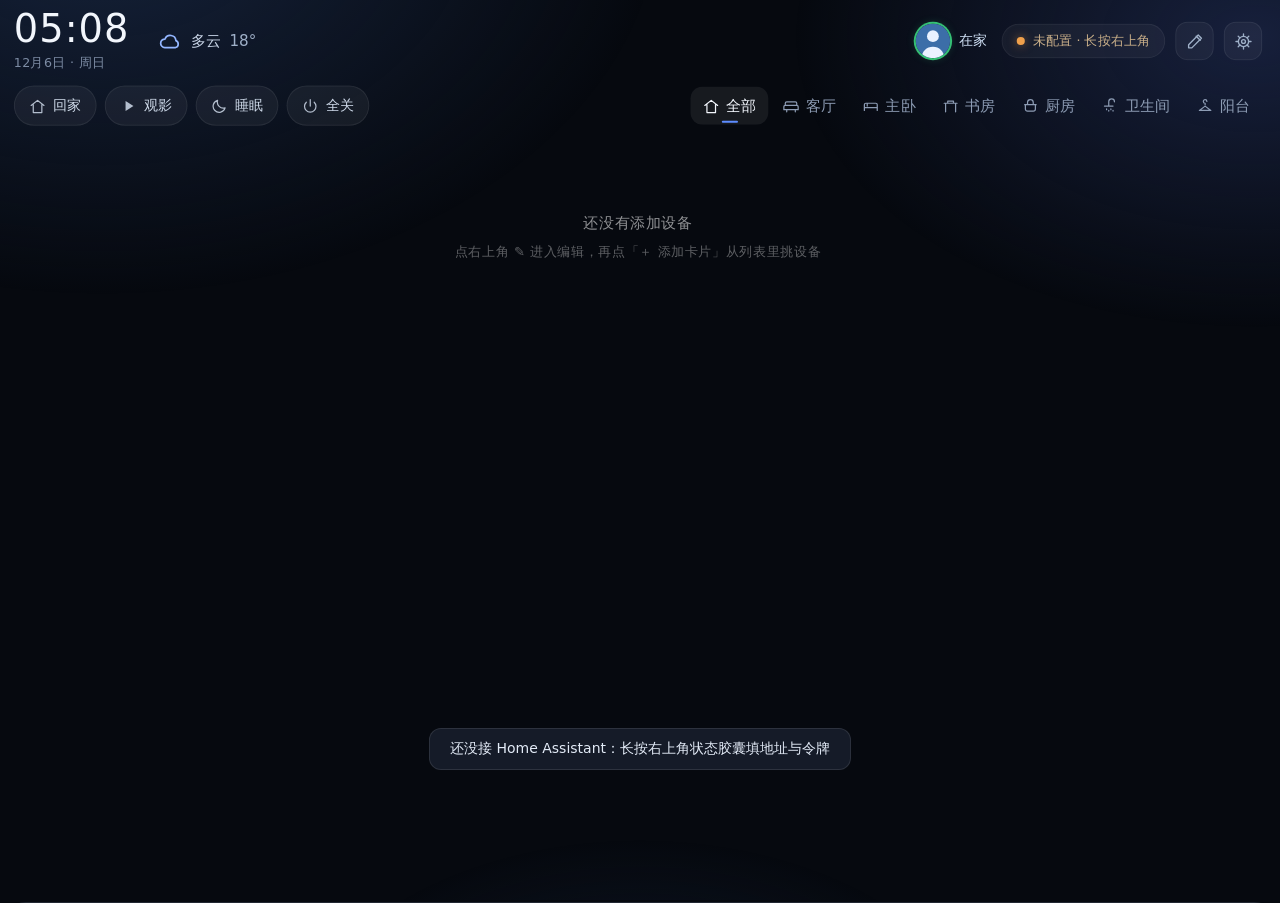
==== commit 2a25cf85: "fix: 负一屏补上上一首/下一首的图标、歌词、进歌单后能返回 - prev/next/volume 三个图标之前没人填，屏幕上就是空心圆 - 歌词：GET /api/tracks/{id}/lyri" ====
--- a/app/assets/panel/index.html
+++ b/app/assets/panel/index.html
@@ -51,6 +51,7 @@
           <div class="m-artist" id="mArtist"></div>
           <div class="m-album" id="mAlbum"></div>
         </div>
+        <div class="m-lyrics" id="mLyrics"></div>
         <div class="m-progress">
           <div class="m-bar" id="mBar">
             <div class="m-fill" id="mFill"></div>
--- a/app/assets/panel/css/app.css
+++ b/app/assets/panel/css/app.css
@@ -686,6 +686,18 @@
 }
 .m-artist { font-size: 14px; color: #9aa9be; margin-top: 7px; white-space: nowrap; overflow: hidden; text-overflow: ellipsis; }
 .m-album { font-size: 12px; color: #61718a; margin-top: 3px; white-space: nowrap; overflow: hidden; text-overflow: ellipsis; }
+.m-lyrics {
+  width: 100%; max-width: 320px; flex: 1 1 auto; min-height: 0; overflow-y: auto;
+  margin-top: 14px; padding: 4px 0; text-align: center; -webkit-overflow-scrolling: touch;
+}
+.m-lyrics.hide { display: none; }
+.m-lr {
+  font-size: 15px; line-height: 1.72; color: rgba(226,238,248,.28);
+  white-space: nowrap; overflow: hidden; text-overflow: ellipsis;
+}
+.m-lr-soon { color: rgba(226,238,248,.5); }
+.m-lr.on { color: #cfe0ff; font-weight: 600; font-size: 16px; }
+.m-lrc-tip { font-size: 12px; color: #55677f; }
 .m-progress { width: 100%; max-width: 320px; margin-top: 20px; }
 .m-bar {
   position: relative; height: 26px; border-radius: 13px; background: rgba(255,255,255,.075);
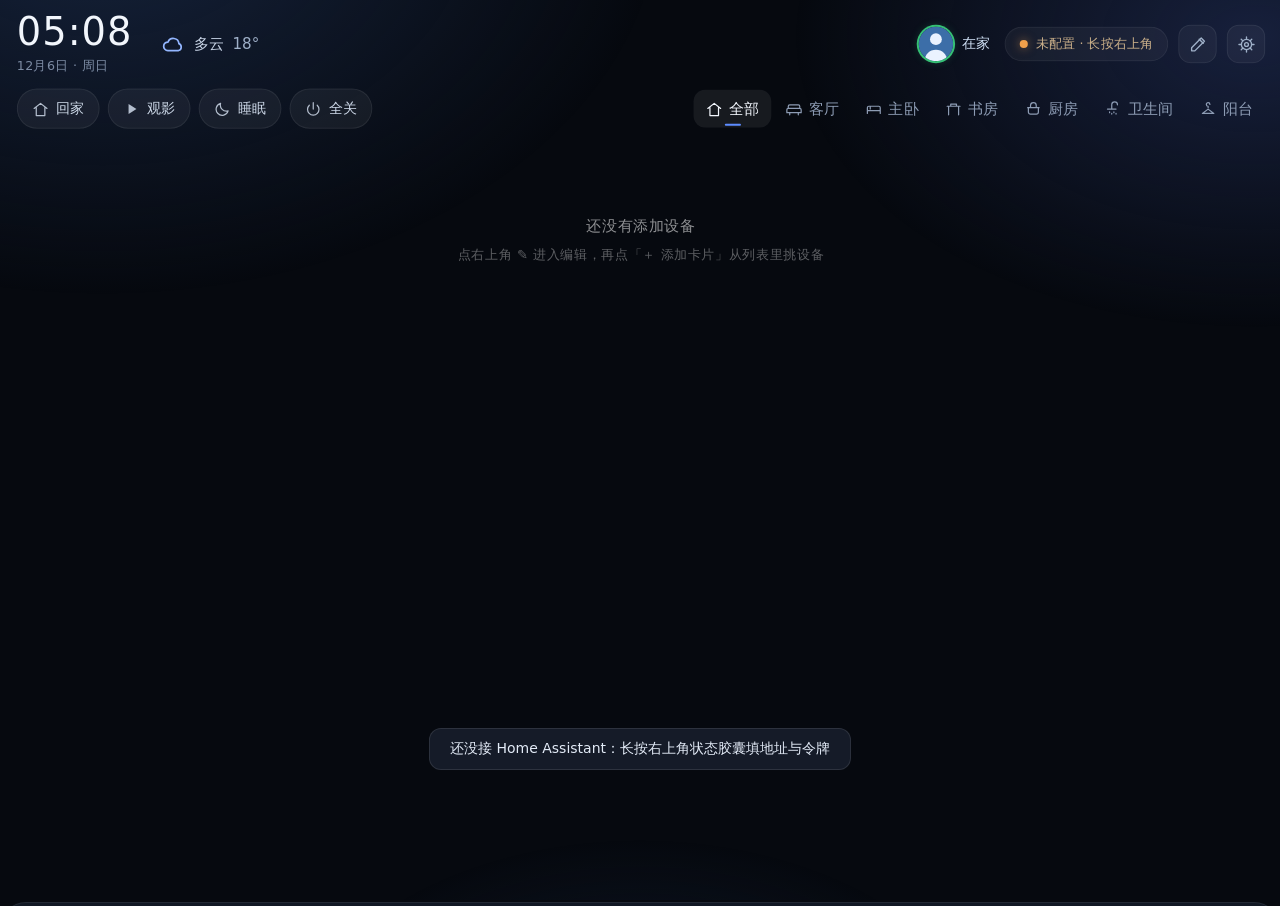
==== commit e7dfeb4d: "feat: 负一屏补三行歌词、滑条圆点对齐、系统音量、播放列表与随机循环 - 歌词只显示当前行 ±1 共三行，当前行高亮；有时间轴跟进度，纯文本按进度比例定位 - 进度条/音量条的细条改为与滑条同高且" ====
--- a/app/assets/panel/index.html
+++ b/app/assets/panel/index.html
@@ -63,6 +63,9 @@
           <button class="m-btn" id="mPrev" type="button" data-mact="prev" aria-label="上一首"></button>
           <button class="m-btn m-play" id="mPlay" type="button" data-mact="toggle" aria-label="播放 / 暂停"></button>
           <button class="m-btn" id="mNext" type="button" data-mact="next" aria-label="下一首"></button>
+          <button class="m-btn m-mini" id="mQueue" type="button" data-mact="queue" aria-label="正在播放列表"></button>
+          <button class="m-btn m-mini" id="mShuffle" type="button" data-mact="shuffle" aria-label="随机播放"></button>
+          <button class="m-btn m-mini" id="mRepeat" type="button" data-mact="repeat" aria-label="循环模式"></button>
         </div>
         <div class="m-vol">
           <span class="m-vol-ico" id="mVolIco"></span>
--- a/app/assets/panel/css/app.css
+++ b/app/assets/panel/css/app.css
@@ -687,8 +687,8 @@
 .m-artist { font-size: 14px; color: #9aa9be; margin-top: 7px; white-space: nowrap; overflow: hidden; text-overflow: ellipsis; }
 .m-album { font-size: 12px; color: #61718a; margin-top: 3px; white-space: nowrap; overflow: hidden; text-overflow: ellipsis; }
 .m-lyrics {
-  width: 100%; max-width: 320px; flex: 1 1 auto; min-height: 0; overflow-y: auto;
-  margin-top: 14px; padding: 4px 0; text-align: center; -webkit-overflow-scrolling: touch;
+  width: 100%; max-width: 320px; flex: 0 0 auto; height: 88px; overflow: hidden;
+  margin-top: 14px; padding: 4px 0; text-align: center;
 }
 .m-lyrics.hide { display: none; }
 .m-lr {
@@ -698,13 +698,14 @@
 .m-lr-soon { color: rgba(226,238,248,.5); }
 .m-lr.on { color: #cfe0ff; font-weight: 600; font-size: 16px; }
 .m-lrc-tip { font-size: 12px; color: #55677f; }
+.m-q-n { font-size: 12px; color: #61718a; }
 .m-progress { width: 100%; max-width: 320px; margin-top: 20px; }
 .m-bar {
   position: relative; height: 26px; border-radius: 13px; background: rgba(255,255,255,.075);
   box-shadow: inset 0 1px 2px rgba(0,0,0,.3); touch-action: none;
 }
 .m-bar .m-fill {
-  position: absolute; left: 0; top: 0; bottom: 0; width: 0; border-radius: 13px;
+  position: absolute; left: 0; top: 8px; bottom: 8px; width: 0; border-radius: 5px 0 0 5px;
   background: linear-gradient(90deg, #5d8cff, #8fc3ff);
 }
 .m-bar .m-knob {
@@ -720,6 +721,9 @@
 }
 .m-btn svg { width: 23px; height: 23px; }
 .m-btn:active { transform: scale(.95); background: rgba(255,255,255,.1); }
+.m-btn.on { background: rgba(93,140,255,.26); border-color: rgba(120,170,255,.55); color: #dfe9ff; }
+.m-mini { width: 42px; height: 42px; margin: 0 5px; }
+.m-mini svg { width: 19px; height: 19px; }
 .m-play { width: 66px; height: 66px; background: rgba(93,140,255,.22); border-color: rgba(120,170,255,.5); color: #dfe9ff; }
 .m-play svg { width: 29px; height: 29px; }
 .m-play.on { background: rgba(120,170,255,.34); border-color: rgba(150,195,255,.68); }
@@ -730,7 +734,7 @@
   position: relative; flex: 1; height: 22px; border-radius: 11px;
   background: rgba(255,255,255,.075); touch-action: none;
 }
-.m-vbar .m-fill { position: absolute; left: 0; top: 0; bottom: 0; width: 0; border-radius: 11px; background: rgba(205,220,240,.6); }
+.m-vbar .m-fill { position: absolute; left: 0; top: 7px; bottom: 7px; width: 0; border-radius: 4px 0 0 4px; background: rgba(205,220,240,.6); }
 .m-vbar .m-knob {
   position: absolute; top: 50%; left: 0; width: 18px; height: 18px; margin: -9px 0 0 -9px;
   border-radius: 50%; background: #eef5ff; box-shadow: 0 2px 6px rgba(0,0,0,.4);
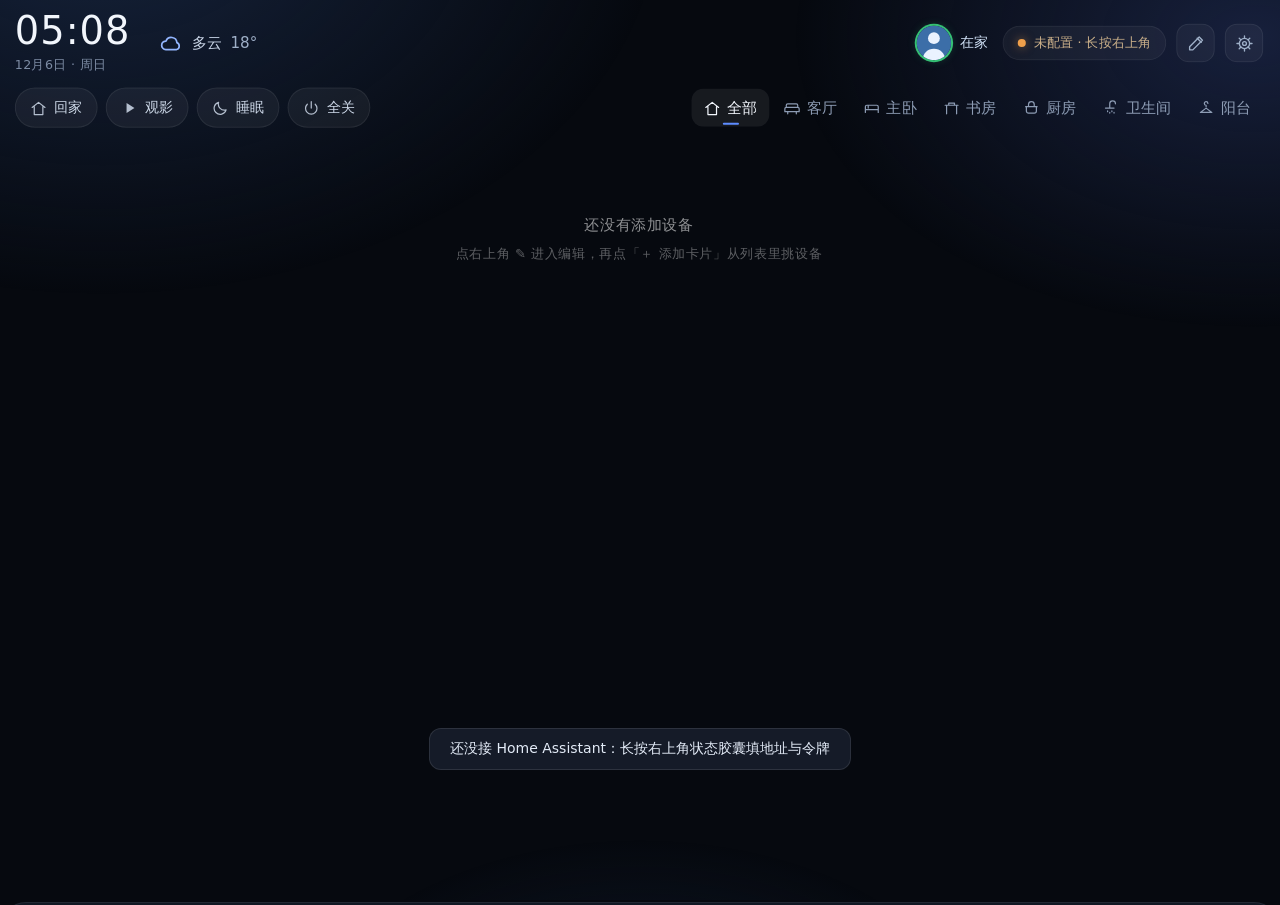
==== commit 32544f25: "fix: 播放列表按钮挪到播放键一行的最右边 顺序改成 上一首 / 播放 / 下一首 / 随机 / 循环 / 播放列表，列表是视图切换、放在末尾更像业界布局。" ====
--- a/app/assets/panel/index.html
+++ b/app/assets/panel/index.html
@@ -63,9 +63,9 @@
           <button class="m-btn" id="mPrev" type="button" data-mact="prev" aria-label="上一首"></button>
           <button class="m-btn m-play" id="mPlay" type="button" data-mact="toggle" aria-label="播放 / 暂停"></button>
           <button class="m-btn" id="mNext" type="button" data-mact="next" aria-label="下一首"></button>
-          <button class="m-btn m-mini" id="mQueue" type="button" data-mact="queue" aria-label="正在播放列表"></button>
           <button class="m-btn m-mini" id="mShuffle" type="button" data-mact="shuffle" aria-label="随机播放"></button>
           <button class="m-btn m-mini" id="mRepeat" type="button" data-mact="repeat" aria-label="循环模式"></button>
+          <button class="m-btn m-mini" id="mQueue" type="button" data-mact="queue" aria-label="正在播放列表"></button>
         </div>
         <div class="m-vol">
           <span class="m-vol-ico" id="mVolIco"></span>
--- a/app/assets/panel/css/app.css
+++ b/app/assets/panel/css/app.css
@@ -722,8 +722,9 @@
 .m-btn svg { width: 23px; height: 23px; }
 .m-btn:active { transform: scale(.95); background: rgba(255,255,255,.1); }
 .m-btn.on { background: rgba(93,140,255,.26); border-color: rgba(120,170,255,.55); color: #dfe9ff; }
-.m-mini { width: 42px; height: 42px; margin: 0 5px; }
+.m-mini { width: 42px; height: 42px; margin: 0 5px; opacity: .55; }
 .m-mini svg { width: 19px; height: 19px; }
+.m-mini.on { opacity: 1; }
 .m-play { width: 66px; height: 66px; background: rgba(93,140,255,.22); border-color: rgba(120,170,255,.5); color: #dfe9ff; }
 .m-play svg { width: 29px; height: 29px; }
 .m-play.on { background: rgba(120,170,255,.34); border-color: rgba(150,195,255,.68); }
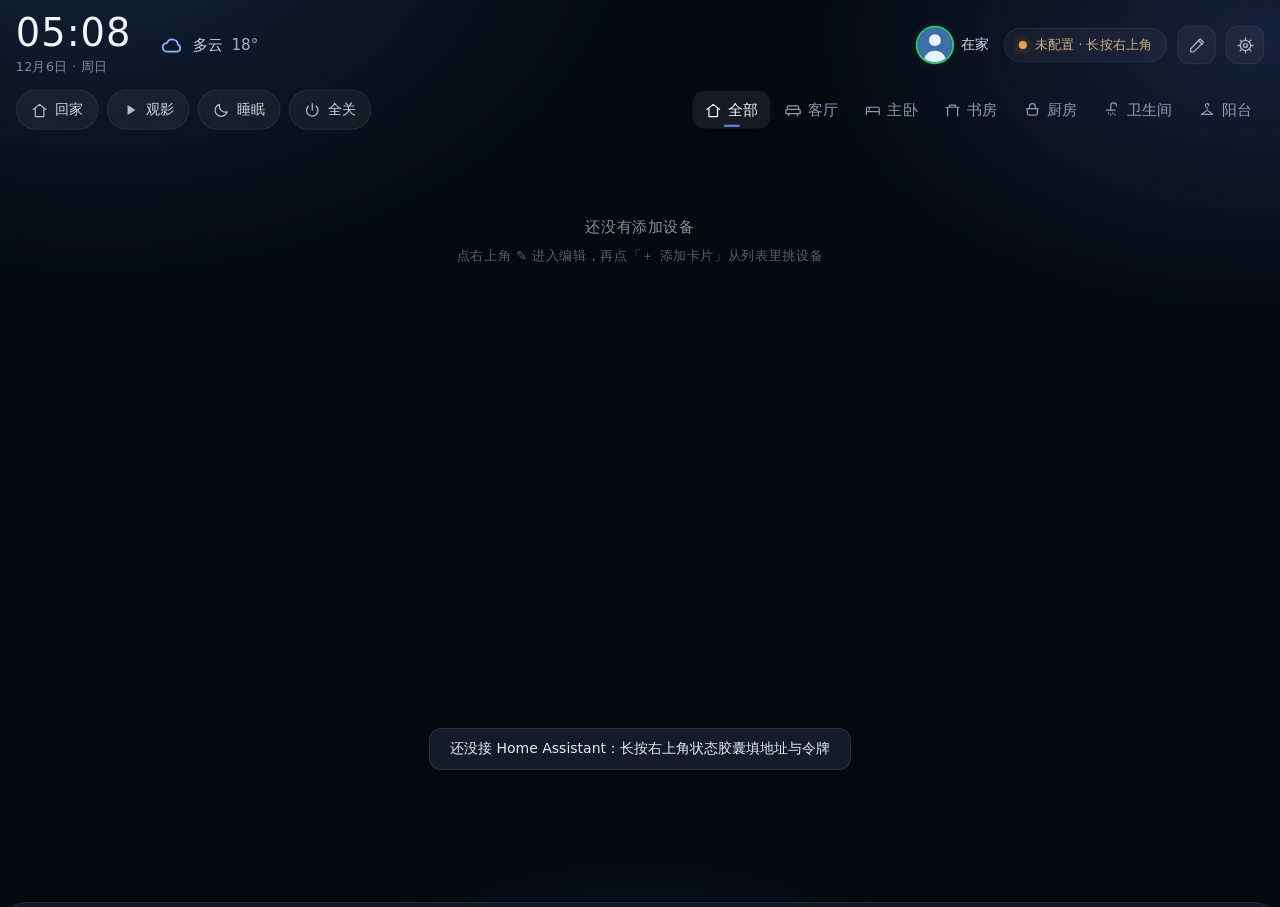
==== commit 7f132217: "fix: 去掉负一屏左上角的返回按钮 左滑就是回主屏，头部那颗重复了。歌单/队列里的返回仍由面包屑那颗负责（data-mact=" back）。" ====
--- a/app/assets/panel/index.html
+++ b/app/assets/panel/index.html
@@ -38,7 +38,6 @@
   <div class="m-scrim" id="mScrim"></div>
   <div class="music" id="music" aria-hidden="true">
     <div class="m-head">
-      <button class="m-back" id="mBack" type="button" data-mact="close"></button>
       <div class="m-title">音乐<span class="m-sub" id="mSub">箭头音乐 · 道理鱼</span></div>
       <div class="m-status" id="mStatus"><span class="dot"></span><span>连接中…</span></div>
     </div>
--- a/app/assets/panel/css/app.css
+++ b/app/assets/panel/css/app.css
@@ -642,13 +642,6 @@
 }
 
 .m-head { display: flex; align-items: center; flex: 0 0 auto; height: 54px; }
-.m-back {
-  display: flex; align-items: center; height: 38px; padding: 0 14px 0 10px;
-  border-radius: 12px; border: 1px solid rgba(255,255,255,.08);
-  background: rgba(255,255,255,.05); color: #c3d1e4; font-size: 14px;
-}
-.m-back svg { width: 18px; height: 18px; margin-right: 4px; }
-.m-back:active { background: rgba(255,255,255,.11); }
 .m-title { font-size: 21px; font-weight: 600; color: #eef3fb; margin-left: 14px; }
 .m-title .m-sub { font-size: 12px; font-weight: 400; color: #7c8ba3; margin-left: 10px; }
 .m-status {
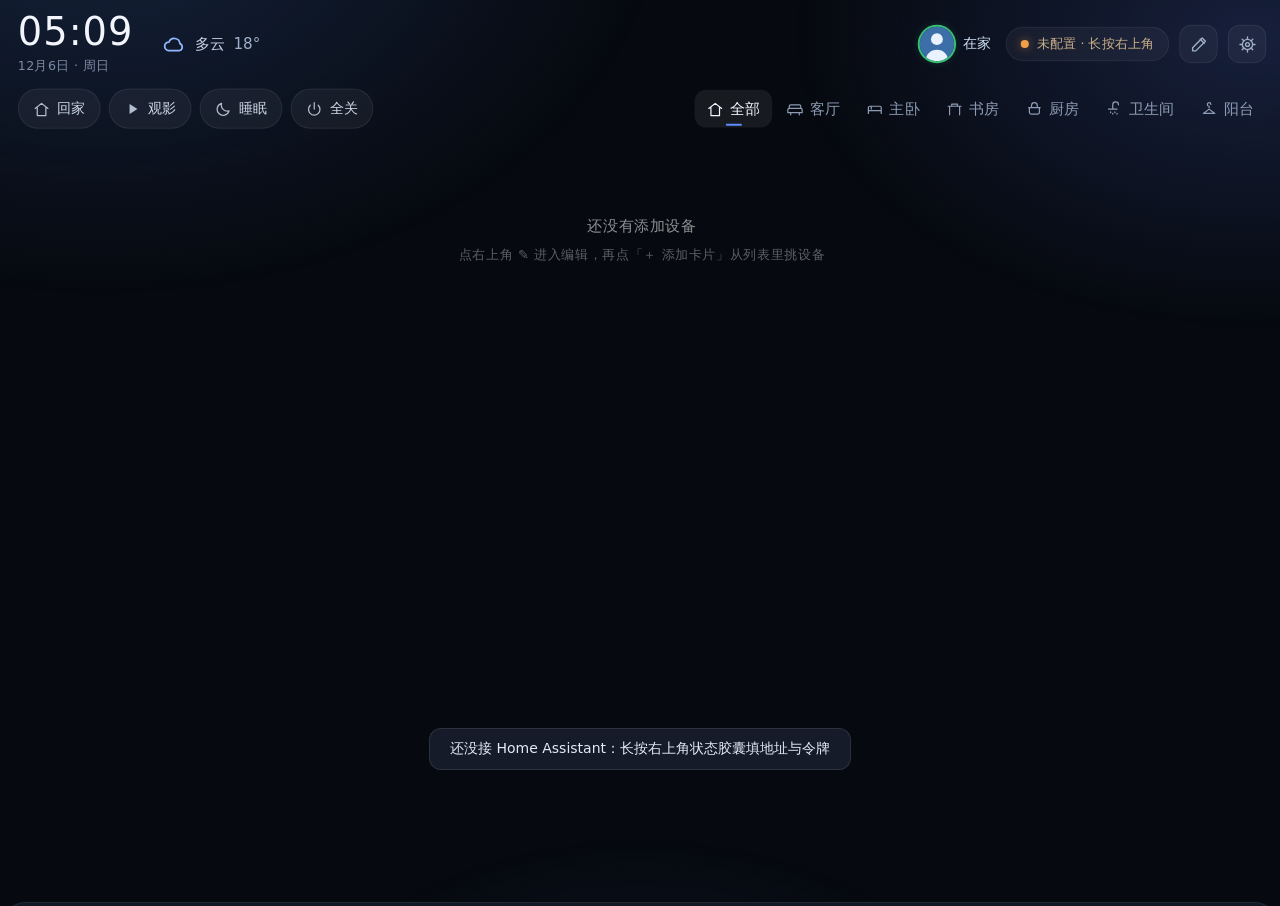
==== commit 298ff2d5: "fix: 去掉负一屏标题右边的「箭头音乐 · 道理鱼」小字 - panel/index.html：标题只留「音乐」，删掉 #mSub 那个 span - panel/css/app.css：删掉没人用" ====
--- a/app/assets/panel/index.html
+++ b/app/assets/panel/index.html
@@ -38,7 +38,7 @@
   <div class="m-scrim" id="mScrim"></div>
   <div class="music" id="music" aria-hidden="true">
     <div class="m-head">
-      <div class="m-title">音乐<span class="m-sub" id="mSub">箭头音乐 · 道理鱼</span></div>
+      <div class="m-title">音乐</div>
       <div class="m-status" id="mStatus"><span class="dot"></span><span>连接中…</span></div>
     </div>
 
--- a/app/assets/panel/css/app.css
+++ b/app/assets/panel/css/app.css
@@ -643,7 +643,6 @@
 
 .m-head { display: flex; align-items: center; flex: 0 0 auto; height: 54px; }
 .m-title { font-size: 21px; font-weight: 600; color: #eef3fb; margin-left: 14px; }
-.m-title .m-sub { font-size: 12px; font-weight: 400; color: #7c8ba3; margin-left: 10px; }
 .m-status {
   margin-left: auto; display: flex; align-items: center; height: 32px; padding: 0 13px;
   border-radius: 999px; background: rgba(255,255,255,.045);
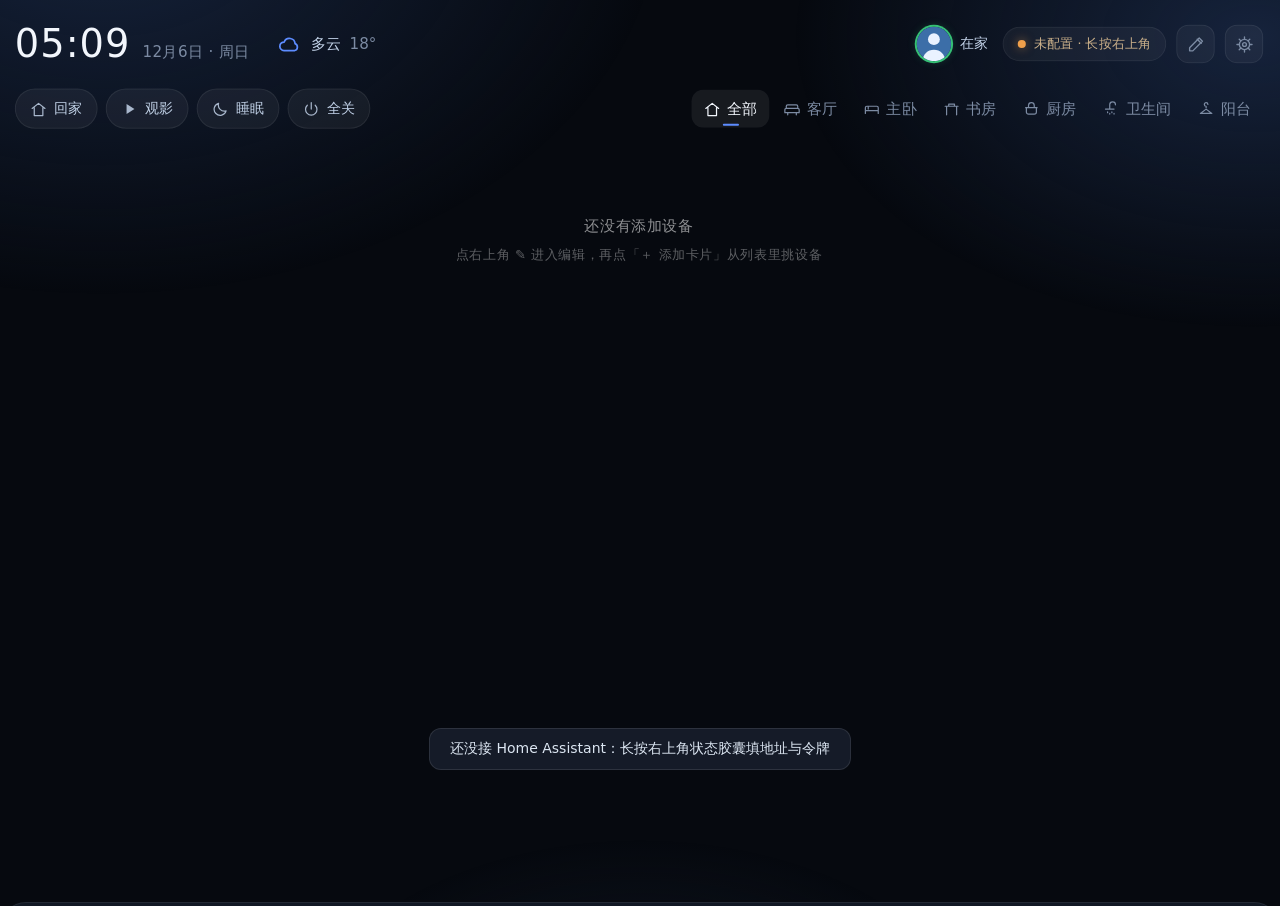
==== commit fbdd4446: "feat(music): 随机与循环合成一个模式键（顺序→列表循环→单曲循环→随机四态循环，旧组合归一化）" ====
--- a/app/assets/panel/index.html
+++ b/app/assets/panel/index.html
@@ -62,8 +62,7 @@
           <button class="m-btn" id="mPrev" type="button" data-mact="prev" aria-label="上一首"></button>
           <button class="m-btn m-play" id="mPlay" type="button" data-mact="toggle" aria-label="播放 / 暂停"></button>
           <button class="m-btn" id="mNext" type="button" data-mact="next" aria-label="下一首"></button>
-          <button class="m-btn m-mini" id="mShuffle" type="button" data-mact="shuffle" aria-label="随机播放"></button>
-          <button class="m-btn m-mini" id="mRepeat" type="button" data-mact="repeat" aria-label="循环模式"></button>
+          <button class="m-btn m-mini" id="mMode" type="button" data-mact="mode" aria-label="播放模式：顺序、循环、随机（点击切换）"></button>
           <button class="m-btn m-mini" id="mQueue" type="button" data-mact="queue" aria-label="正在播放列表"></button>
         </div>
         <div class="m-vol">
--- a/app/assets/panel/css/app.css
+++ b/app/assets/panel/css/app.css
@@ -1,3 +1,38 @@
+/* ---------------- 皮肤（两套主题） ---------------- */
+/* 深色为默认；html.hc-light 换成明亮皮肤。所有颜色走变量，改皮肤只改这两个块。
+   （皮肤类挂在 <html> 上，body 的 className 会被弹层/负一屏来回改写）
+   --accent 由 JS 按实体类型逐卡片设成三元组（r,g,b），不要在这里定义它。 */
+:root {
+  --bg: #06090f; --bg-rgb: 6,9,15; --bg-deep: #03060b; --bg-deep-rgb: 3,6,11;
+  --bg-2: #0b1017; --bg-3: #111824; --bg-4: #16233c;
+  --card-rgb: 14,20,32; --card-2-rgb: 22,29,42; --line-rgb: 120,150,190;
+  --surf: 255,255,255;
+  --text-hi: #ffffff; --text-1: #f2f6fc; --text-2: #dce6f2; --text-3: #c2d2e8;
+  --text-4: #7c8ba3; --text-5: #61718a;
+  --accent-hex: #5d8cff; --accent-rgb: 93,140,255; --accent-soft: #8fc3ff; --accent-soft-rgb: 143,195,255;
+  --wash-a: .30; --wash-border-a: .40; --wash-glow-a: .34; --wash-icon-a: .22;
+  --badge-a: .78; --badge-border-a: .45;
+  --ok: #3ddc84; --ok-rgb: 61,220,132; --ok-soft: #7ff0b0; --ok-tint-rgb: 16,46,32;
+  --warn: #f0a04b; --warn-rgb: 240,160,75; --warn-soft: #cbb08a;
+  --err: #ff6b6b; --err-rgb: 255,107,107; --err-soft: #ff9b9b;
+  --lyric-rgb: 226,238,248;
+}
+html.hc-light {
+  --bg: #eef3f9; --bg-rgb: 238,243,249; --bg-deep: #f3f7fc; --bg-deep-rgb: 243,247,252;
+  --bg-2: #e4eaf3; --bg-3: #dbe4f0; --bg-4: #c9d6e8;
+  --card-rgb: 240,244,250; --card-2-rgb: 233,239,247; --line-rgb: 70,92,120;
+  --surf: 24,38,56;
+  --text-hi: #101827; --text-1: #16202c; --text-2: #2b3a4c; --text-3: #47586b;
+  --text-4: #55667a; --text-5: #6d7f93;
+  --accent-hex: #1c62c9; --accent-rgb: 28,98,201; --accent-soft: #24659f; --accent-soft-rgb: 36,101,159;
+  --wash-a: .17; --wash-border-a: .34; --wash-glow-a: .18; --wash-icon-a: .14;
+  --badge-a: .55; --badge-border-a: .38;
+  --ok: #178f52; --ok-rgb: 23,143,82; --ok-soft: #178f52; --ok-tint-rgb: 205,234,218;
+  --warn: #b0722a; --warn-rgb: 176,114,42; --warn-soft: #a07340;
+  --err: #cf4747; --err-rgb: 207,71,71; --err-soft: #c14a4a;
+  --lyric-rgb: 32,46,62;
+}
+
 /* ---------------- 整页设置视图 ----------------
    老 WebView 里 position:fixed + transform 的弹层一旦滚动就整屏重绘（实测 ~19 帧），
    而普通文档流里的列表能跑到 140+ 帧。所以设置改成 #app 内的普通块：
@@ -8,7 +43,7 @@
   position: absolute; left: 0; top: 0; right: 0; bottom: 0; z-index: 3;
   display: none; overflow-y: auto; -webkit-overflow-scrolling: touch;
   padding: 20px 34px 26px;
-  background: #05070c;
+  background: var(--bg-deep);
   scrollbar-width: none; -ms-overflow-style: none;
 }
 .view.show { display: block; }
@@ -22,7 +57,7 @@
 
 html, body {
   margin: 0; padding: 0; height: 100%; overflow: hidden;
-  background: #06090f; color: #e8eef9;
+  background: var(--bg); color: var(--text-2);
   font-family: "Noto Sans SC", "PingFang SC", "Microsoft YaHei", system-ui, sans-serif;
   -webkit-font-smoothing: antialiased;
   user-select: none; -webkit-user-select: none;
@@ -31,9 +66,9 @@
 body::before {
   content: ''; position: fixed; left: 0; top: 0; right: 0; bottom: 0;
   background:
-    radial-gradient(900px 620px at 8% -10%, #16233c 0%, rgba(6,9,15,0) 62%),
-    radial-gradient(820px 520px at 98% 4%, #17203c 0%, rgba(6,9,15,0) 56%),
-    radial-gradient(600px 400px at 50% 120%, #101a2c 0%, rgba(6,9,15,0) 60%);
+    radial-gradient(900px 620px at 8% -10%, var(--bg-4) 0%, rgba(var(--bg-rgb),0) 62%),
+    radial-gradient(820px 520px at 98% 4%, var(--bg-4) 0%, rgba(var(--bg-rgb),0) 56%),
+    radial-gradient(600px 400px at 50% 120%, var(--bg-3) 0%, rgba(var(--bg-rgb),0) 60%);
   pointer-events: none;
 }
 
@@ -45,12 +80,13 @@
 /* ---------------- 顶栏 ---------------- */
 .topbar { display: flex; align-items: center; flex: 0 0 auto; height: 62px; }
 
-.clock .time { font-size: 38px; font-weight: 200; line-height: 1; letter-spacing: 1px; color: #f2f6fc; }
-.clock .date { font-size: 12.5px; color: #7c8ba3; margin-top: 7px; letter-spacing: .3px; }
-
-.weather { display: flex; align-items: center; margin-left: 28px; font-size: 15px; color: #c8d4e6; }
-.weather svg { width: 24px; height: 24px; margin-right: 9px; color: #93b6ff; }
-.weather .w-temp { color: #9fb0c8; margin-left: 8px; }
+.clock .time { font-size: 38px; font-weight: 200; line-height: 1; letter-spacing: 1px; color: var(--text-1); }
+.clock { display: flex; align-items: baseline; }
+.clock .date { font-size: 15px; color: var(--text-4); margin: 0 0 0 12px; letter-spacing: .3px; white-space: nowrap; }
+
+.weather { display: flex; align-items: center; margin-left: 28px; font-size: 15px; color: var(--text-3); }
+.weather svg { width: 24px; height: 24px; margin-right: 9px; color: var(--accent-hex); }
+.weather .w-temp { color: var(--text-4); margin-left: 8px; }
 
 .spacer { flex: 1; }
 
@@ -58,47 +94,47 @@
 .who { display: flex; align-items: center; margin-right: 14px; }
 .who-av {
   position: relative; flex: 0 0 auto; width: 34px; height: 34px; border-radius: 50%;
-  background: rgba(255,255,255,.075); overflow: hidden;
-  box-shadow: 0 0 0 2px rgba(255,255,255,.16);
-  color: #dbe8fb; font-size: 15px; font-weight: 600;
+  background: rgba(var(--surf),.075); overflow: hidden;
+  box-shadow: 0 0 0 2px rgba(var(--surf),.16);
+  color: var(--text-2); font-size: 15px; font-weight: 600;
   display: flex; align-items: center; justify-content: center;
   transition: box-shadow .2s;
 }
 .who-av + .who-av { margin-left: -9px; }
-.who-av.home { box-shadow: 0 0 0 2px rgba(61,220,132,.85), 0 0 10px rgba(61,220,132,.25); }
+.who-av.home { box-shadow: 0 0 0 2px rgba(var(--ok-rgb),.85), 0 0 10px rgba(var(--ok-rgb),.25); }
 .who-av img { position: absolute; left: 0; top: 0; width: 100%; height: 100%; object-fit: cover; }
 .who-av b { font-weight: 600; line-height: 1; }
-.who-t { margin-left: 9px; font-size: 13.5px; color: #cfe0f5; white-space: nowrap; }
-.who.away .who-t { color: #8d9cb4; }
+.who-t { margin-left: 9px; font-size: 13.5px; color: var(--text-3); white-space: nowrap; }
+.who.away .who-t { color: var(--text-4); }
 
 .status {
   display: flex; align-items: center; height: 34px; padding: 0 14px;
-  border-radius: 999px; background: rgba(255,255,255,.045);
-  border: 1px solid rgba(255,255,255,.06);
-  font-size: 12.5px; color: #94a3b8;
+  border-radius: 999px; background: rgba(var(--surf),.045);
+  border: 1px solid rgba(var(--surf),.06);
+  font-size: 12.5px; color: var(--text-4);
 }
 .status .dot {
   width: 8px; height: 8px; border-radius: 50%; margin-right: 8px;
-  background: #ff6b6b; box-shadow: 0 0 9px rgba(255,107,107,.55);
-}
-.status.ok .dot { background: #3ddc84; box-shadow: 0 0 9px rgba(61,220,132,.55); }
-.status.ok { color: #a9bfd6; }
-.status.warn .dot { background: #f0a04b; box-shadow: 0 0 9px rgba(240,160,75,.5); }
-.status.warn { color: #cbb08a; }
+  background: var(--err); box-shadow: 0 0 9px rgba(var(--err-rgb),.55);
+}
+.status.ok .dot { background: var(--ok); box-shadow: 0 0 9px rgba(var(--ok-rgb),.55); }
+.status.ok { color: var(--text-4); }
+.status.warn .dot { background: var(--warn); box-shadow: 0 0 9px rgba(var(--warn-rgb),.5); }
+.status.warn { color: var(--warn-soft); }
 
 /* 状态胶囊右边的设置按钮 */
 .gear {
   margin-left: 10px; width: 38px; height: 38px; padding: 0;
-  border-radius: 12px; border: 1px solid rgba(255,255,255,.07);
-  background: rgba(255,255,255,.045); color: #9fb0c8;
+  border-radius: 12px; border: 1px solid rgba(var(--surf),.07);
+  background: rgba(var(--surf),.045); color: var(--text-4);
   display: flex; align-items: center; justify-content: center;
   transition: background .16s, color .16s, transform .08s;
 }
 .gear svg { width: 19px; height: 19px; flex: 0 0 auto; }
-.gear:active { transform: scale(.95); background: rgba(255,255,255,.1); }
+.gear:active { transform: scale(.95); background: rgba(var(--surf),.1); }
 /* 编辑态：顶栏按钮换成 ✓ 并且点亮，一眼看出「点它完成」 */
-.gear.ok { color: #071018; background: #8fc3ff; border-color: #8fc3ff; }
-.gear.ok:active { background: #a7d2ff; }
+.gear.ok { color: var(--bg-2); background: var(--accent-soft); border-color: var(--accent-soft); }
+.gear.ok:active { background: var(--accent-soft); }
 
 /* ---------------- 场景 + 房间 ---------------- */
 .toolbar { display: flex; align-items: center; flex: 0 0 auto; height: 58px; margin-top: 4px; }
@@ -106,14 +142,14 @@
 .scenes { display: flex; flex: 0 0 auto; max-width: 46%; }
 .chip {
   display: flex; align-items: center; height: 40px; padding: 0 14px; margin-right: 8px;
-  border-radius: 999px; background: rgba(255,255,255,.05);
-  border: 1px solid rgba(255,255,255,.07);
-  font-size: 13.5px; color: #cfdaea; white-space: nowrap;
+  border-radius: 999px; background: rgba(var(--surf),.05);
+  border: 1px solid rgba(var(--surf),.07);
+  font-size: 13.5px; color: var(--text-3); white-space: nowrap;
   transition: background .16s, border-color .16s, transform .08s;
 }
 .chip svg { width: 17px; height: 17px; margin-right: 7px; opacity: .85; }
 .chip:active { transform: scale(.96); }
-.chip.active { background: rgba(93,140,255,.22); border-color: rgba(93,140,255,.5); color: #fff; }
+.chip.active { background: rgba(var(--accent-rgb),.22); border-color: rgba(var(--accent-rgb),.5); color: var(--text-hi); }
 
 .tabs {
   display: flex; flex: 1; justify-content: flex-start; overflow-x: auto; overflow-y: hidden;
@@ -124,13 +160,13 @@
 .tab {
   position: relative; flex: 0 0 auto; height: 38px; padding: 0 12px; margin-left: 2px;
   display: flex; align-items: center; border-radius: 12px; white-space: nowrap;
-  font-size: 14.5px; color: #8d9cb4; transition: color .16s, background .16s;
+  font-size: 14.5px; color: var(--text-4); transition: color .16s, background .16s;
 }
 .tab svg { width: 17px; height: 17px; margin-right: 6px; }
-.tab.active { color: #f2f6fc; background: rgba(255,255,255,.07); }
+.tab.active { color: var(--text-1); background: rgba(var(--surf),.07); }
 .tab.active::after {
   content: ''; position: absolute; left: 50%; bottom: 2px; width: 16px; height: 2px;
-  margin-left: -8px; border-radius: 2px; background: #5d8cff;
+  margin-left: -8px; border-radius: 2px; background: var(--accent-hex);
 }
 
 /* ---------------- 卡片网格 ---------------- */
@@ -147,47 +183,47 @@
 .tile {
   position: relative; display: flex; flex-direction: column;
   padding: 15px 16px 13px; border-radius: 20px; overflow: hidden;
-  background: linear-gradient(158deg, rgba(31,41,61,.96), rgba(14,20,32,.96));
-  border: 1px solid rgba(255,255,255,.055);
+  background: linear-gradient(158deg, rgba(var(--card-2-rgb),.96), rgba(var(--card-rgb),.96));
+  border: 1px solid rgba(var(--surf),.055);
   transition: background .22s, border-color .22s, transform .08s;
 }
 .tile:active { transform: scale(.985); }
 .tile.on {
-  background: linear-gradient(158deg, rgba(var(--accent), .30), rgba(14,20,32,.97) 68%);
-  border-color: rgba(var(--accent), .40);
+  background: linear-gradient(158deg, rgba(var(--accent), var(--wash-a)), rgba(var(--card-rgb),.97) 68%);
+  border-color: rgba(var(--accent), var(--wash-border-a));
 }
 .tile.on::after {
   content: ''; position: absolute; right: -52px; top: -52px; width: 160px; height: 160px;
   border-radius: 50%; pointer-events: none;
-  background: radial-gradient(circle, rgba(var(--accent), .34), rgba(var(--accent), 0) 68%);
+  background: radial-gradient(circle, rgba(var(--accent), var(--wash-glow-a)), rgba(var(--accent), 0) 68%);
 }
 
 .tile-head { display: flex; align-items: flex-start; flex: 0 0 auto; }
 .t-icon {
   width: 38px; height: 38px; border-radius: 12px;
   display: flex; align-items: center; justify-content: center;
-  background: rgba(255,255,255,.055); color: #93a4bd;
+  background: rgba(var(--surf),.055); color: var(--text-4);
   transition: background .2s, color .2s;
 }
 .t-icon svg { width: 21px; height: 21px; }
-.tile.on .t-icon { background: rgba(var(--accent), .22); color: rgb(var(--accent)); }
+.tile.on .t-icon { background: rgba(var(--accent), var(--wash-icon-a)); color: rgb(var(--accent)); }
 
 .tile-room {
-  margin-left: auto; font-size: 11px; color: #7a889e;
-  padding: 3px 8px; border-radius: 8px; background: rgba(255,255,255,.045);
+  margin-left: auto; font-size: 11px; color: var(--text-4);
+  padding: 3px 8px; border-radius: 8px; background: rgba(var(--surf),.045);
 }
 .t-more {
   margin-left: auto; width: 28px; height: 28px; padding: 0; border: 0;
-  border-radius: 9px; background: rgba(255,255,255,.045); color: #7d8da5;
+  border-radius: 9px; background: rgba(var(--surf),.045); color: var(--text-4);
   display: flex; align-items: center; justify-content: center;
 }
 .t-more svg { width: 15px; height: 15px; }
 
 .tile-mid { flex: 1; display: flex; flex-direction: column; justify-content: center; min-height: 0; }
-.t-val { font-size: 42px; font-weight: 200; line-height: 1.02; letter-spacing: -1px; color: #d6e2f4; }
+.t-val { font-size: 42px; font-weight: 200; line-height: 1.02; letter-spacing: -1px; color: var(--text-2); }
 .t-val.lit { color: rgb(var(--accent)); }
-.t-val.muted { font-size: 24px; letter-spacing: 0; color: #7e8ca3; }
-.t-val .u { font-size: 15px; font-weight: 400; letter-spacing: 0; color: #8b9ab1; margin-left: 3px; }
+.t-val.muted { font-size: 24px; letter-spacing: 0; color: var(--text-4); }
+.t-val .u { font-size: 15px; font-weight: 400; letter-spacing: 0; color: var(--text-4); margin-left: 3px; }
 .t-val.small { font-size: 30px; }
 /* 传感器卡片：左侧数值 + 右侧迷你历史曲线（宽 42%，最高 120px） */
 .t-midrow { display: flex; align-items: center; min-height: 0; }
@@ -208,7 +244,7 @@
    touch-action:none 让在条上滑动不再触发页面滚动（Chromium 57 支持）。 */
 .t-bar {
   position: relative; flex: none; height: 22px; margin-top: 12px; border-radius: 11px;
-  background: rgba(255,255,255,.085);
+  background: rgba(var(--surf),.085);
   box-shadow: inset 0 1px 2px rgba(0,0,0,.28);
   touch-action: none; -webkit-user-select: none; user-select: none;
   --pct: 0%;
@@ -230,7 +266,7 @@
 .t-bar b {
   position: absolute; top: 50%; left: var(--pct); width: 22px; height: 22px;
   margin: -11px 0 0 -11px; border-radius: 50%;
-  background: #eef5ff; box-shadow: 0 2px 7px rgba(0,0,0,.38);
+  background: var(--text-2); box-shadow: 0 2px 7px rgba(0,0,0,.38);
   transition: left .22s;
 }
 /* 拖动中不要缓动，条要跟手 */
@@ -243,17 +279,17 @@
 
 .t-ctl { display: flex; align-items: center; margin-top: 9px; }
 .t-step {
-  width: 36px; height: 36px; padding: 0; border: 1px solid rgba(255,255,255,.09);
-  border-radius: 11px; background: rgba(255,255,255,.05); color: #d3e2f7;
+  width: 36px; height: 36px; padding: 0; border: 1px solid rgba(var(--surf),.09);
+  border-radius: 11px; background: rgba(var(--surf),.05); color: var(--text-2);
   display: flex; align-items: center; justify-content: center;
 }
 .t-step svg { width: 16px; height: 16px; }
-.t-step:active { background: rgba(255,255,255,.11); }
-.t-set { flex: 1; min-width: 0; text-align: center; font-size: 12px; color: #8391a8; white-space: nowrap; overflow: hidden; text-overflow: ellipsis; }
+.t-step:active { background: rgba(var(--surf),.11); }
+.t-set { flex: 1; min-width: 0; text-align: center; font-size: 12px; color: var(--text-4); white-space: nowrap; overflow: hidden; text-overflow: ellipsis; }
 
 .tile-foot { flex: 0 0 auto; margin-top: 8px; display: flex; align-items: baseline; justify-content: space-between; }
-.t-name { font-size: 16px; font-weight: 600; color: #dde6f3; white-space: nowrap; overflow: hidden; text-overflow: ellipsis; flex: 0 1 auto; min-width: 0; }
-.t-sub { font-size: 12.5px; color: #7f8da4; margin-top: 0; margin-left: 8px; flex: 0 0 auto; white-space: nowrap; overflow: hidden; text-overflow: ellipsis; }
+.t-name { font-size: 16px; font-weight: 600; color: var(--text-2); white-space: nowrap; overflow: hidden; text-overflow: ellipsis; flex: 0 1 auto; min-width: 0; }
+.t-sub { font-size: 12.5px; color: var(--text-4); margin-top: 0; margin-left: 8px; flex: 0 0 auto; white-space: nowrap; overflow: hidden; text-overflow: ellipsis; }
 
 /* 传感器卡片数字稍小 */
 .tile.sensor .t-val { font-size: 36px; }
@@ -264,7 +300,7 @@
    用 0 → 1 的淡入交给合成器，老机器上不必逐像素合成后面的整页。 */
 .mask {
   position: fixed; left: 0; top: 0; right: 0; bottom: 0; z-index: 20;
-  background: #03060b; opacity: 0; pointer-events: none;
+  background: var(--bg-deep); opacity: 0; pointer-events: none;
   transition: opacity .22s;
   will-change: opacity; backface-visibility: hidden;
   contain: strict;
@@ -278,8 +314,8 @@
   position: fixed; left: 0; right: 0; bottom: 0; z-index: 21;
   transform: translate3d(0, 104%, 0);
   transition: transform .24s cubic-bezier(.22,.61,.36,1);
-  background: #111824;
-  border-radius: 26px 26px 0 0; border-top: 1px solid rgba(255,255,255,.08);
+  background: var(--bg-3);
+  border-radius: 26px 26px 0 0; border-top: 1px solid rgba(var(--surf),.08);
   padding: 0;
   max-height: 78vh;
   display: flex; flex-direction: column;
@@ -304,11 +340,11 @@
 .sheet.show { transform: translate3d(0, 0, 0); }
 
 .sheet-head { display: flex; align-items: flex-start; }
-.sheet-name { font-size: 21px; font-weight: 600; color: #eef3fb; }
-.sheet-room { font-size: 12.5px; color: #7c8ba3; margin-top: 5px; }
+.sheet-name { font-size: 21px; font-weight: 600; color: var(--text-2); }
+.sheet-room { font-size: 12.5px; color: var(--text-4); margin-top: 5px; }
 .sheet-close {
   margin-left: auto; width: 36px; height: 36px; padding: 0; border: 0;
-  border-radius: 11px; background: rgba(255,255,255,.06); color: #9aa9be;
+  border-radius: 11px; background: rgba(var(--surf),.06); color: var(--text-4);
   display: flex; align-items: center; justify-content: center;
 }
 .sheet-close svg { width: 17px; height: 17px; }
@@ -316,19 +352,19 @@
 .sheet-body { margin-top: 16px; }
 
 .sheet-hero { display: flex; align-items: center; }
-.hero-val { font-size: 50px; font-weight: 200; letter-spacing: -1.5px; color: #f2f6fc; line-height: 1; }
-.hero-val .u { font-size: 18px; font-weight: 400; color: #8b9ab1; margin-left: 4px; letter-spacing: 0; }
-.hero-sub { font-size: 13px; color: #8c9bb2; margin-left: 16px; }
+.hero-val { font-size: 50px; font-weight: 200; letter-spacing: -1.5px; color: var(--text-1); line-height: 1; }
+.hero-val .u { font-size: 18px; font-weight: 400; color: var(--text-4); margin-left: 4px; letter-spacing: 0; }
+.hero-sub { font-size: 13px; color: var(--text-4); margin-left: 16px; }
 .hero-btn {
   margin-left: auto; width: 58px; height: 58px; border-radius: 50%;
-  border: 1px solid rgba(255,255,255,.1); background: rgba(255,255,255,.06);
-  color: #a9b8cd; display: flex; align-items: center; justify-content: center;
+  border: 1px solid rgba(var(--surf),.1); background: rgba(var(--surf),.06);
+  color: var(--text-4); display: flex; align-items: center; justify-content: center;
 }
 .hero-btn svg { width: 24px; height: 24px; }
-.hero-btn.on { background: rgba(93,140,255,.24); border-color: rgba(93,140,255,.5); color: #cfe0ff; }
-
-.ctl-label { font-size: 13px; color: #8d9cb4; margin: 18px 0 4px; }
-.ctl-label b { color: #d6e2f4; font-weight: 500; }
+.hero-btn.on { background: rgba(var(--accent-rgb),.24); border-color: rgba(var(--accent-rgb),.5); color: var(--accent-soft); }
+
+.ctl-label { font-size: 13px; color: var(--text-4); margin: 18px 0 4px; }
+.ctl-label b { color: var(--text-2); font-weight: 500; }
 
 .slider {
   -webkit-appearance: none; appearance: none; width: 100%; height: 40px;
@@ -336,77 +372,77 @@
 }
 .slider::-webkit-slider-runnable-track {
   height: 8px; border-radius: 5px;
-  background: linear-gradient(90deg, rgb(var(--accent)) var(--pct, 50%), rgba(255,255,255,.1) var(--pct, 50%));
+  background: linear-gradient(90deg, rgb(var(--accent)) var(--pct, 50%), rgba(var(--surf),.1) var(--pct, 50%));
 }
 .slider::-webkit-slider-thumb {
   -webkit-appearance: none; appearance: none;
   width: 30px; height: 30px; margin-top: -11px; border-radius: 50%;
-  background: #fff; box-shadow: 0 3px 10px rgba(0,0,0,.45);
+  background: var(--text-hi); box-shadow: 0 3px 10px rgba(0,0,0,.45);
 }
 
 .opts { display: flex; flex: 1; }
 .opt {
   height: 44px; padding: 0 20px; margin-right: 10px; border-radius: 12px;
-  border: 1px solid rgba(255,255,255,.08); background: rgba(255,255,255,.045);
-  color: #c3d1e4; font-size: 14px;
-}
-.opt.on { background: rgba(93,140,255,.24); border-color: rgba(93,140,255,.5); color: #fff; }
-.opt:active { background: rgba(255,255,255,.1); }
+  border: 1px solid rgba(var(--surf),.08); background: rgba(var(--surf),.045);
+  color: var(--text-3); font-size: 14px;
+}
+.opt.on { background: rgba(var(--accent-rgb),.24); border-color: rgba(var(--accent-rgb),.5); color: var(--text-hi); }
+.opt:active { background: rgba(var(--surf),.1); }
 
 .temp-row { display: flex; align-items: center; margin-top: 14px; }
 .round {
   width: 54px; height: 54px; border-radius: 50%; font-size: 22px;
-  border: 1px solid rgba(255,255,255,.09); background: rgba(255,255,255,.05); color: #dbe6f6;
+  border: 1px solid rgba(var(--surf),.09); background: rgba(var(--surf),.05); color: var(--text-2);
   display: flex; align-items: center; justify-content: center;
 }
 .round svg { width: 22px; height: 22px; }
-.round:active { background: rgba(255,255,255,.12); }
-
-.info-row { display: flex; padding: 12px 2px; border-bottom: 1px solid rgba(255,255,255,.06); font-size: 14px; }
-.info-row .k { width: 180px; color: #8695ab; }
-.info-row .v { color: #dbe5f3; }
+.round:active { background: rgba(var(--surf),.12); }
+
+.info-row { display: flex; padding: 12px 2px; border-bottom: 1px solid rgba(var(--surf),.06); font-size: 14px; }
+.info-row .k { width: 180px; color: var(--text-4); }
+.info-row .v { color: var(--text-2); }
 
 /* ---------------- toast ---------------- */
 .toast {
   position: fixed; left: 50%; bottom: 130px; z-index: 30;
   padding: 11px 20px; border-radius: 12px; font-size: 14px;
-  background: rgba(22,29,42,.96); border: 1px solid rgba(255,255,255,.1);
-  color: #e3ebf7; opacity: 0; pointer-events: none;
+  background: rgba(var(--card-2-rgb),.96); border: 1px solid rgba(var(--surf),.1);
+  color: var(--text-2); opacity: 0; pointer-events: none;
   transform: translate(-50%, 16px); transition: opacity .2s, transform .2s;
 }
 .toast.show { opacity: 1; transform: translate(-50%, 0); }
-.toast .toast-act { margin-left: 14px; color: #7fb0ff; font-weight: 600; pointer-events: auto; }
+.toast .toast-act { margin-left: 14px; color: var(--accent-soft); font-weight: 600; pointer-events: auto; }
 .toast.show { display: flex; align-items: center; }
 /* 带动作时整条可点：Chromium 57 里 pointer-events:none 的父元素即使子项设 auto
    也点不到（elementFromPoint 能命中但事件不派发），所以整条放行 */
 .toast.act { pointer-events: auto; }
 
 /* 首次加载遮罩 */
-.boot { position: fixed; left: 0; top: 0; right: 0; bottom: 0; z-index: 40; background: #06090f;
-  display: flex; align-items: center; justify-content: center; color: #6d7f96; font-size: 15px;
+.boot { position: fixed; left: 0; top: 0; right: 0; bottom: 0; z-index: 40; background: var(--bg);
+  display: flex; align-items: center; justify-content: center; color: var(--text-5); font-size: 15px;
   transition: opacity .4s; }
 .empty { grid-column: 1 / -1; display: flex; align-items: center; justify-content: center;
-  color: #55677e; font-size: 15px; letter-spacing: .5px; }
+  color: var(--text-5); font-size: 15px; letter-spacing: .5px; }
 .boot.hide { opacity: 0; pointer-events: none; }
 
 /* ---------- 连接设置弹层 ---------- */
-.cfg-head { font-size: 22px; font-weight: 600; color: #e8eef8; margin-bottom: 6px; }
-.cfg-desc { font-size: 13px; line-height: 1.5; color: #8b9ab0; margin-bottom: 18px; max-width: 640px; }
+.cfg-head { font-size: 22px; font-weight: 600; color: var(--text-2); margin-bottom: 6px; }
+.cfg-desc { font-size: 13px; line-height: 1.5; color: var(--text-4); margin-bottom: 18px; max-width: 640px; }
 .cfg-row { display: flex; align-items: center; margin-bottom: 12px; }
-.cfg-k { width: 76px; flex: 0 0 76px; font-size: 14px; color: #8b9ab0; }
+.cfg-k { width: 76px; flex: 0 0 76px; font-size: 14px; color: var(--text-4); }
 .cfg-in {
   flex: 1 1 auto; height: 46px; padding: 0 14px; box-sizing: border-box;
-  border-radius: 12px; border: 1px solid rgba(255,255,255,.12);
-  background: rgba(255,255,255,.05); color: #e8eef8; font-size: 16px; outline: none;
-}
-.cfg-in:focus { border-color: rgba(120,170,255,.65); background: rgba(120,170,255,.08); }
+  border-radius: 12px; border: 1px solid rgba(var(--surf),.12);
+  background: rgba(var(--surf),.05); color: var(--text-2); font-size: 16px; outline: none;
+}
+.cfg-in:focus { border-color: rgba(var(--accent-rgb),.65); background: rgba(var(--accent-rgb),.08); }
 .cfg-actions { display: flex; margin-top: 20px; contain: layout style paint; }
 .cfg-actions .btn { margin-right: 12px; contain: layout style paint; }
 .btn {
-  height: 44px; padding: 0 20px; border-radius: 12px; border: 1px solid rgba(255,255,255,.12);
-  background: rgba(255,255,255,.06); color: #dbe5f3; font-size: 15px; outline: none;
-}
-.btn.primary { background: rgba(86,140,255,.22); border-color: rgba(120,170,255,.55); color: #dfe9ff; }
+  height: 44px; padding: 0 20px; border-radius: 12px; border: 1px solid rgba(var(--surf),.12);
+  background: rgba(var(--surf),.06); color: var(--text-2); font-size: 15px; outline: none;
+}
+.btn.primary { background: rgba(var(--accent-rgb),.22); border-color: rgba(var(--accent-rgb),.55); color: var(--text-2); }
 /* ---------- 夜间/空闲调暗遮罩 ---------- */
 .dim {
   position: fixed; left: 0; top: 0; right: 0; bottom: 0; z-index: 90;
@@ -414,12 +450,12 @@
   background: rgba(0,0,0,.9); transition: opacity .6s; opacity: 0;
 }
 .dim.show { display: flex; opacity: 1; }
-.dim-time { font-size: 190px; font-weight: 200; letter-spacing: 6px; color: rgba(255,255,255,.70); line-height: 1.02; }
+.dim-time { font-size: 190px; font-weight: 200; letter-spacing: 6px; color: rgba(var(--surf),.70); line-height: 1.02; }
 .dim .dim-time { line-height: 1.05; }
-.dim-hint { margin-top: 18px; font-size: 15px; letter-spacing: 1px; color: rgba(255,255,255,.26); }
+.dim-hint { margin-top: 18px; font-size: 15px; letter-spacing: 1px; color: rgba(var(--surf),.26); }
 .empty { flex-direction: column; text-align: center; }
-.empty .empty-main { font-size: 15px; color: rgba(255,255,255,.55); }
-.empty .empty-sub { display: block; margin-top: 10px; font-size: 13px; color: rgba(255,255,255,.35); }
+.empty .empty-main { font-size: 15px; color: rgba(var(--surf),.55); }
+.empty .empty-sub { display: block; margin-top: 10px; font-size: 13px; color: rgba(var(--surf),.35); }
 .empty .empty-add { margin-top: 18px; height: 40px; padding: 0 22px; font-size: 14px; }
 /* 实体多的房间：网格允许纵向滚动，行高固定，避免超出屏幕后无法翻看 */
 .grid.dense {
@@ -434,99 +470,99 @@
 .diag { margin: 6px 0 18px; }
 .diag-row {
   display: flex; align-items: baseline; min-height: 34px; padding: 6px 0;
-  border-bottom: 1px solid rgba(255,255,255,.05);
-}
-.diag-row span { width: 96px; flex: 0 0 auto; color: rgba(255,255,255,.4); font-size: 14px; }
+  border-bottom: 1px solid rgba(var(--surf),.05);
+}
+.diag-row span { width: 96px; flex: 0 0 auto; color: rgba(var(--surf),.4); font-size: 14px; }
 .diag-row b {
-  flex: 1; color: #e8eefb; font-size: 15px; font-weight: 500;
+  flex: 1; color: var(--text-2); font-size: 15px; font-weight: 500;
   word-break: break-all; white-space: normal; line-height: 1.35;
 }
 /* 设备离线：整卡降透明度、去掉可点的假象 */
 .tile.na { opacity: .55; }
 .tile.na .t-step, .tile.na .t-bar, .tile.na .t-ctl { display: none; }
-.tile.na .t-val { color: rgba(255,255,255,.45); font-size: 26px; }
+.tile.na .t-val { color: rgba(var(--surf),.45); font-size: 26px; }
 
 /* 「更多」场景弹层（场景/脚本多于一屏时用） */
 .sheet-title { font-size: 22px; font-weight: 600; margin-bottom: 6px; }
-.sheet-desc { font-size: 13px; color: rgba(255,255,255,.45); margin-bottom: 18px; }
+.sheet-desc { font-size: 13px; color: rgba(var(--surf),.45); margin-bottom: 18px; }
 .s-item { display: flex; align-items: center; padding: 14px 16px; margin-bottom: 10px;
-  border-radius: 14px; background: rgba(255,255,255,.05); }
-.s-item:active { background: rgba(255,255,255,.12); }
+  border-radius: 14px; background: rgba(var(--surf),.05); }
+.s-item:active { background: rgba(var(--surf),.12); }
 .s-ico { width: 38px; height: 38px; border-radius: 11px; display: flex; align-items: center; justify-content: center;
-  background: rgba(255,255,255,.08); flex: 0 0 auto; }
+  background: rgba(var(--surf),.08); flex: 0 0 auto; }
 .s-ico svg { width: 20px; height: 20px; }
 .s-main { min-width: 0; }
-.s-name { font-size: 16px; color: #e8eef6; }
-.s-sub { font-size: 12px; color: rgba(255,255,255,.35); margin-top: 2px; }
+.s-name { font-size: 16px; color: var(--text-2); }
+.s-sub { font-size: 12px; color: rgba(var(--surf),.35); margin-top: 2px; }
 
 
 /* 传感器历史曲线（详情弹层里） */
 .spark-slot { margin: 6px 0 12px; }
-.spark-empty { font-size: 13px; color: rgba(255,255,255,.35); padding: 12px 0; }
-.spark-wrap { background: rgba(255,255,255,.04); border-radius: 14px; padding: 12px 14px; }
+.spark-empty { font-size: 13px; color: rgba(var(--surf),.35); padding: 12px 0; }
+.spark-wrap { background: rgba(var(--surf),.04); border-radius: 14px; padding: 12px 14px; }
 .spark { width: 100%; height: 92px; display: block; }
-.spark polyline { fill: none; stroke: #7fb0ff; stroke-width: 1.6; stroke-linejoin: round; stroke-linecap: round; }
-.spark-meta { display: flex; justify-content: space-between; margin-top: 8px; font-size: 12px; color: rgba(255,255,255,.4); }
+.spark polyline { fill: none; stroke: var(--accent-soft); stroke-width: 1.6; stroke-linejoin: round; stroke-linecap: round; }
+.spark-meta { display: flex; justify-content: space-between; margin-top: 8px; font-size: 12px; color: rgba(var(--surf),.4); }
 
 /* 彩色灯取色：一排预设色块 */
 .sw-row { display: flex; flex-wrap: wrap; margin: 4px -5px 0; }
-.sw { margin: 5px; width: 44px; height: 44px; border-radius: 50%; border: 2px solid rgba(255,255,255,.18);
+.sw { margin: 5px; width: 44px; height: 44px; border-radius: 50%; border: 2px solid rgba(var(--surf),.18);
   box-shadow: 0 2px 8px rgba(0,0,0,.35); padding: 0; }
-.sw.on { border-color: #fff; box-shadow: 0 0 0 3px rgba(255,255,255,.22), 0 2px 10px rgba(0,0,0,.4); }
+.sw.on { border-color: var(--text-hi); box-shadow: 0 0 0 3px rgba(var(--surf),.22), 0 2px 10px rgba(0,0,0,.4); }
 .sw:active { transform: scale(.94); }
 
 /* 面板设置：房间开关 */
 .p-row { display: flex; align-items: center; justify-content: space-between;
-  padding: 12px 4px; border-bottom: 1px solid rgba(255,255,255,.06); contain: layout style paint; }
-.p-name { display: flex; align-items: center; font-size: 16px; color: #dce6f2; }
+  padding: 12px 4px; border-bottom: 1px solid rgba(var(--surf),.06); contain: layout style paint; }
+.p-name { display: flex; align-items: center; font-size: 16px; color: var(--text-2); }
 .p-name svg { width: 20px; height: 20px; opacity: .75; margin-right: 10px; }
-.p-sw { min-width: 92px; height: 38px; border-radius: 10px; border: 1px solid rgba(255,255,255,.14);
-  background: rgba(255,255,255,.06); color: rgba(255,255,255,.55); font-size: 13px; }
-.p-sw.on { background: rgba(61,220,132,.18); border-color: rgba(61,220,132,.5); color: #7ff0b0; }
+.p-sw { min-width: 92px; height: 38px; border-radius: 10px; border: 1px solid rgba(var(--surf),.14);
+  background: rgba(var(--surf),.06); color: rgba(var(--surf),.55); font-size: 13px; }
+.p-sw.on { background: rgba(var(--ok-rgb),.18); border-color: rgba(var(--ok-rgb),.5); color: var(--ok-soft); }
 .p-sw:active { transform: scale(.97); }
 
 /* 首次引导 */
-.g-step { display: flex; padding: 14px 4px; border-bottom: 1px solid rgba(255,255,255,.06); }
+.g-step { display: flex; padding: 14px 4px; border-bottom: 1px solid rgba(var(--surf),.06); }
 .g-step > b { margin-right: 14px; flex: 0 0 26px; height: 26px; line-height: 26px; text-align: center; border-radius: 50%;
-  background: rgba(127,176,255,.18); color: #9cc4ff; font-size: 13px; font-weight: 600; }
+  background: rgba(var(--accent-rgb),.18); color: var(--accent-soft); font-size: 13px; font-weight: 600; }
 .g-step > div { display: flex; flex-direction: column; flex: 1 1 auto; }
 .g-step .g-t { margin-bottom: 4px; }
-.g-t { font-size: 16px; color: #dce6f2; }
-.g-d { font-size: 13px; color: rgba(255,255,255,.45); }
-.g-d code { padding: 1px 6px; border-radius: 5px; background: rgba(255,255,255,.08); color: #b9d2ff; }
+.g-t { font-size: 16px; color: var(--text-2); }
+.g-d { font-size: 13px; color: rgba(var(--surf),.45); }
+.g-d code { padding: 1px 6px; border-radius: 5px; background: rgba(var(--surf),.08); color: var(--accent-soft); }
 
 /* ---------------- 摄像头 ---------------- */
 .cam-thumb {
   position: relative; width: 100%; height: 100%; min-height: 96px; border-radius: 14px;
-  overflow: hidden; background: rgba(120,150,190,.10); display: flex; align-items: center; justify-content: center;
+  overflow: hidden; background: rgba(var(--line-rgb),.10); display: flex; align-items: center; justify-content: center;
 }
 /* 只有真没有画面时才提示；有图时不要盖住画面 */
 .cam-thumb:empty::after,
 .cam-thumb.dead::after {
   content: '无画面'; position: absolute; left: 0; right: 0; bottom: 0; padding: 6px 10px;
-  font-size: 12px; color: rgba(255,255,255,.45); text-align: center;
+  font-size: 12px; color: rgba(var(--surf),.45); text-align: center;
 }
 .cam-thumb.dead::after { content: '无画面（离线或拉流失败）'; }
 .cam-thumb img { width: 100%; height: 100%; object-fit: cover; display: block; }
 .cam-thumb { position: relative; }
 .cam-thumb.live::before {
   content: ''; position: absolute; right: 8px; top: 8px; width: 8px; height: 8px;
-  border-radius: 50%; background: #3ddc84; box-shadow: 0 0 8px rgba(61,220,132,.85);
+  border-radius: 50%; background: var(--ok); box-shadow: 0 0 8px rgba(var(--ok-rgb),.85);
 }
 .cam-badge {
   position: absolute; left: 12px; top: 10px; padding: 3px 9px; border-radius: 10px;
-  font-size: 12px; color: #c9f7dd; background: rgba(16,46,32,.78); border: 1px solid rgba(61,220,132,.45);
+  font-size: 12px; color: var(--ok-soft); background: rgba(var(--ok-tint-rgb),var(--badge-a)); border: 1px solid rgba(var(--ok-rgb),var(--badge-border-a));
 }
 .cam-stage { position: relative; }
 .cam-thumb img:not([src]) { display: none; }
 .cam-stage {
-  width: 100%; height: 340px; border-radius: 16px; overflow: hidden; background: #0b1017;
+  width: 100%; height: 340px; border-radius: 16px; overflow: hidden; background: var(--bg-2);
   display: flex; align-items: center; justify-content: center; margin-bottom: 14px;
 }
 .cam-stage img { width: 100%; height: 100%; object-fit: contain; display: block; }
 .cam-off { text-align: center; padding: 0 40px; }
-.cam-off-t { font-size: 18px; color: rgba(255,255,255,.78); margin-bottom: 8px; }
-.cam-off-d { font-size: 13px; line-height: 1.7; color: rgba(255,255,255,.42); }
+.cam-off-t { font-size: 18px; color: rgba(var(--surf),.78); margin-bottom: 8px; }
+.cam-off-d { font-size: 13px; line-height: 1.7; color: rgba(var(--surf),.42); }
 .tile.type-camera .tile-mid { display: flex; align-items: stretch; }
 .tile.type-camera .cam-thumb { min-height: 120px; }
 .tile.type-camera .tile-mid { flex: 1 1 auto; min-height: 0; }
@@ -536,10 +572,10 @@
 .sheet-actions { display: flex; justify-content: flex-end; margin-top: 14px; }
 .sheet-actions .btn { margin-left: 10px; }
 .rn-row { margin: 16px 0 6px; }
-.rn-in { width: 100%; height: 46px; border-radius: 12px; border: 1px solid rgba(255,255,255,.14); background: rgba(255,255,255,.06); color: #eaf1ff; font-size: 16px; padding: 0 14px; }
-.rn-in:focus { outline: none; border-color: #6ea8ff; }
-
-.sheet-rename { margin-right: 10px; width: 40px; height: 40px; border-radius: 12px; border: 0; background: rgba(255,255,255,.07); color: rgba(255,255,255,.66); display: flex; align-items: center; justify-content: center; }
+.rn-in { width: 100%; height: 46px; border-radius: 12px; border: 1px solid rgba(var(--surf),.14); background: rgba(var(--surf),.06); color: var(--text-2); font-size: 16px; padding: 0 14px; }
+.rn-in:focus { outline: none; border-color: var(--accent-hex); }
+
+.sheet-rename { margin-right: 10px; width: 40px; height: 40px; border-radius: 12px; border: 0; background: rgba(var(--surf),.07); color: rgba(var(--surf),.66); display: flex; align-items: center; justify-content: center; }
 .sheet-rename svg { width: 17px; height: 17px; }
 
 /* 设置：每行卡片数 / 卡片大小 */
@@ -552,15 +588,15 @@
 .grid.size-lg .t-val { font-size: 58px; }
 
 /* 设置页 */
-.set-sec { margin: 18px 0 4px; font-size: 12px; letter-spacing: .5px; color: rgba(255,255,255,.40); contain: layout style paint; }
-.set-row { display: flex; align-items: center; justify-content: space-between; padding: 8px 0; border-bottom: 1px solid rgba(255,255,255,.06); contain: layout style paint; }
+.set-sec { margin: 18px 0 4px; font-size: 12px; letter-spacing: .5px; color: rgba(var(--surf),.40); contain: layout style paint; }
+.set-row { display: flex; align-items: center; justify-content: space-between; padding: 8px 0; border-bottom: 1px solid rgba(var(--surf),.06); contain: layout style paint; }
 /* 设置页滚动：行内元素一律隔离绘制，避免整行跟着背景重绘 */
 .set-row, .p-row, .set-sec, .cfg-actions { contain: layout style; }
 .seg { contain: layout style; }
-.set-k { font-size: 15px; color: #e6eefc; }
+.set-k { font-size: 15px; color: var(--text-2); }
 .set-v { display: flex; }
-.seg { height: 32px; padding: 0 13px; margin-left: 6px; border-radius: 9px; border: 1px solid rgba(255,255,255,.12); background: rgba(255,255,255,.05); color: rgba(255,255,255,.72); font-size: 13px; }
-.seg.on { background: rgba(96,150,255,.22); border-color: rgba(96,150,255,.55); color: #dfeaff; }
+.seg { height: 32px; padding: 0 13px; margin-left: 6px; border-radius: 9px; border: 1px solid rgba(var(--surf),.12); background: rgba(var(--surf),.05); color: rgba(var(--surf),.72); font-size: 13px; }
+.seg.on { background: rgba(var(--accent-rgb),.22); border-color: rgba(var(--accent-rgb),.55); color: var(--text-2); }
 
 
 /* ---------- 每行 3~6 列 + 卡片跨列 ---------- */
@@ -582,42 +618,42 @@
 /* ---------- 编辑模式 ---------- */
 .edit-bar { display: none; flex: 0 0 auto; align-items: center; padding: 8px 2px 0; }
 .edit-bar.show { display: flex; }
-.eb-info { flex: 1; font-size: 13px; color: #8fa0b8; letter-spacing: .4px; }
+.eb-info { flex: 1; font-size: 13px; color: var(--text-4); letter-spacing: .4px; }
 .eb-btn { margin-left: 8px; height: 34px; padding: 0 14px; border-radius: 999px; font-size: 13px;
-  color: #c9d6e8; background: rgba(255,255,255,.06); border: 1px solid rgba(255,255,255,.08); }
-.eb-btn.primary { color: #071018; background: #8fc3ff; border-color: #8fc3ff; font-weight: 600; }
+  color: var(--text-3); background: rgba(var(--surf),.06); border: 1px solid rgba(var(--surf),.08); }
+.eb-btn.primary { color: var(--bg-2); background: var(--accent-soft); border-color: var(--accent-soft); font-weight: 600; }
 .eb-btn:active { transform: scale(.96); }
-.grid.editing .tile { outline: 1px dashed rgba(143,195,255,.22); }
+.grid.editing .tile { outline: 1px dashed rgba(var(--accent-soft-rgb),.22); }
 .t-check { width: 26px; height: 26px; border-radius: 8px; display: flex; align-items: center; justify-content: center;
-  font-size: 15px; color: #9fc6ff; background: rgba(255,255,255,.05); border: 1px solid rgba(255,255,255,.12); }
-.t-check.on { background: #8fc3ff; border-color: #8fc3ff; color: #08111c; font-weight: 700; }
+  font-size: 15px; color: var(--accent-soft); background: rgba(var(--surf),.05); border: 1px solid rgba(var(--surf),.12); }
+.t-check.on { background: var(--accent-soft); border-color: var(--accent-soft); color: var(--bg-2); font-weight: 700; }
 .tile.not-added { opacity: .42; }
 .edit-bar + .grid { padding-top: 8px; }
 
 /* ---------- 编辑面板（勾选设备） ---------- */
 .ed-list { margin: 8px 0 4px; max-height: 52vh; overflow-y: auto; contain: layout style paint; }
-.ed-room { margin: 14px 0 6px; font-size: 12px; letter-spacing: .6px; color: rgba(255,255,255,.40); contain: layout style paint; }
+.ed-room { margin: 14px 0 6px; font-size: 12px; letter-spacing: .6px; color: rgba(var(--surf),.40); contain: layout style paint; }
 .ed-row { display: flex; align-items: center; width: 100%; height: 46px; padding: 0 10px; border-radius: 12px;
-  background: transparent; border: 0; color: #d7e1ef; text-align: left; contain: layout style paint; }
-.ed-row + .ed-row { border-top: 1px solid rgba(255,255,255,.05); contain: layout style paint; }
+  background: transparent; border: 0; color: var(--text-2); text-align: left; contain: layout style paint; }
+.ed-row + .ed-row { border-top: 1px solid rgba(var(--surf),.05); contain: layout style paint; }
 .ed-row .ed-box + .ed-name { min-width: 0; contain: layout style paint; }
-.ed-row:active { background: rgba(255,255,255,.05); contain: layout style paint; }
+.ed-row:active { background: rgba(var(--surf),.05); contain: layout style paint; }
 .ed-box { width: 22px; height: 22px; margin-right: 12px; border-radius: 7px; display: flex; align-items: center;
-  justify-content: center; font-size: 14px; color: #08111c; background: rgba(255,255,255,.06);
-  border: 1px solid rgba(255,255,255,.14); }
-.ed-row.on .ed-box { background: #8fc3ff; border-color: #8fc3ff; font-weight: 700; contain: layout style paint; }
+  justify-content: center; font-size: 14px; color: var(--bg-2); background: rgba(var(--surf),.06);
+  border: 1px solid rgba(var(--surf),.14); }
+.ed-row.on .ed-box { background: var(--accent-soft); border-color: var(--accent-soft); font-weight: 700; contain: layout style paint; }
 .ed-name { flex: 1; font-size: 15px; }
-.ed-row.on .ed-name { color: #cfe6ff; contain: layout style paint; }
-.ed-id { max-width: 46%; font-size: 11.5px; color: #5f7189; white-space: nowrap; overflow: hidden; text-overflow: ellipsis; }
+.ed-row.on .ed-name { color: var(--accent-soft); contain: layout style paint; }
+.ed-id { max-width: 46%; font-size: 11.5px; color: var(--text-5); white-space: nowrap; overflow: hidden; text-overflow: ellipsis; }
 
 /* ---------- 编辑模式：每张卡都变成可编辑的（顺序 / 宽度 / 移除） ---------- */
 .tile.type-light, .tile.type-switch, .tile.type-climate, .tile.type-cover,
 .tile.type-sensor, .tile.type-camera, .tile.type-automation { min-width: 0; }
 .grid.editing { overflow-x: hidden; }
-.grid.editing .tile { background: linear-gradient(180deg, rgba(255,255,255,.055), rgba(255,255,255,.025)); border-color: rgba(143,195,255,.20); }
+.grid.editing .tile { background: linear-gradient(180deg, rgba(var(--surf),.055), rgba(var(--surf),.025)); border-color: rgba(var(--accent-soft-rgb),.20); }
 .grid.editing .tile .tile-mid { opacity: .28; }
 .grid.editing .tile .t-name { opacity: .8; }
-.t-edit-ico { width: 30px; height: 30px; border-radius: 9px; display: flex; align-items: center; justify-content: center; color: #9fc6ff; background: rgba(143,195,255,.10); }
+.t-edit-ico { width: 30px; height: 30px; border-radius: 9px; display: flex; align-items: center; justify-content: center; color: var(--accent-soft); background: rgba(var(--accent-soft-rgb),.10); }
 .t-edit-ico svg { width: 17px; height: 17px; }
 .grid.editing .tile-head { flex-wrap: nowrap; min-width: 0; }
 .grid.editing .tile-room { display: none; }
@@ -627,14 +663,14 @@
    内部列表自己滚，页面本身不整体重绘。 */
 .m-scrim {
   position: fixed; left: 0; top: 0; right: 0; bottom: 0; z-index: 55;
-  background: #03060b; opacity: 0; pointer-events: none;
+  background: var(--bg-deep); opacity: 0; pointer-events: none;
   transition: opacity .2s;
 }
 .music {
   position: fixed; left: 0; top: 0; right: 0; bottom: 0; z-index: 60;
   display: flex; flex-direction: column;
   padding: 12px 26px 18px;
-  background: linear-gradient(158deg, #0a1018 0%, #06090f 62%, #070c14 100%);
+  background: linear-gradient(158deg, var(--bg-2) 0%, var(--bg) 62%, var(--bg-2) 100%);
   transform: translate3d(-100%, 0, 0);
   transition: transform .26s cubic-bezier(.22,.61,.36,1);
   will-change: transform; backface-visibility: hidden;
@@ -642,100 +678,100 @@
 }
 
 .m-head { display: flex; align-items: center; flex: 0 0 auto; height: 54px; }
-.m-title { font-size: 21px; font-weight: 600; color: #eef3fb; margin-left: 14px; }
+.m-title { font-size: 21px; font-weight: 600; color: var(--text-2); margin-left: 14px; }
 .m-status {
   margin-left: auto; display: flex; align-items: center; height: 32px; padding: 0 13px;
-  border-radius: 999px; background: rgba(255,255,255,.045);
-  border: 1px solid rgba(255,255,255,.06); font-size: 12.5px; color: #94a3b8;
+  border-radius: 999px; background: rgba(var(--surf),.045);
+  border: 1px solid rgba(var(--surf),.06); font-size: 12.5px; color: var(--text-4);
 }
 .m-status .dot {
   width: 7px; height: 7px; border-radius: 50%; margin-right: 8px;
-  background: #7c8ba3; box-shadow: 0 0 8px rgba(124,139,163,.5);
-}
-.m-status.ok .dot { background: #3ddc84; box-shadow: 0 0 8px rgba(61,220,132,.6); }
-.m-status.mock .dot { background: #f0a04b; box-shadow: 0 0 8px rgba(240,160,75,.55); }
-.m-status.err .dot { background: #ff6b6b; box-shadow: 0 0 8px rgba(255,107,107,.55); }
+  background: var(--text-4); box-shadow: 0 0 8px rgba(var(--line-rgb),.5);
+}
+.m-status.ok .dot { background: var(--ok); box-shadow: 0 0 8px rgba(var(--ok-rgb),.6); }
+.m-status.mock .dot { background: var(--warn); box-shadow: 0 0 8px rgba(var(--warn-rgb),.55); }
+.m-status.err .dot { background: var(--err); box-shadow: 0 0 8px rgba(var(--err-rgb),.55); }
 
 .m-body { flex: 1; min-height: 0; display: flex; margin-top: 6px; }
 .m-left {
   flex: 0 0 41%; min-width: 0; display: flex; flex-direction: column; align-items: center;
   justify-content: center;
-  padding: 6px 26px 0 2px; border-right: 1px solid rgba(255,255,255,.06);
+  padding: 6px 26px 0 2px; border-right: 1px solid rgba(var(--surf),.06);
 }
 .m-cover {
   width: 246px; height: 246px; border-radius: 20px; overflow: hidden; position: relative;
   display: flex; align-items: center; justify-content: center; flex: 0 0 auto;
-  background: linear-gradient(150deg, rgba(40,56,86,.7), rgba(12,18,28,.9));
+  background: linear-gradient(150deg, rgba(var(--line-rgb),.7), rgba(var(--card-rgb),.9));
   box-shadow: 0 20px 52px rgba(0,0,0,.55);
 }
 .m-cover img { width: 100%; height: 100%; object-fit: cover; display: block; }
-.m-cover-ph { color: rgba(255,255,255,.18); }
+.m-cover-ph { color: rgba(var(--surf),.18); }
 .m-cover-ph svg { width: 74px; height: 74px; }
 .m-meta { margin-top: 16px; text-align: center; max-width: 320px; }
 .m-song {
-  font-size: 21px; font-weight: 600; color: #f2f6fc; line-height: 1.2;
+  font-size: 21px; font-weight: 600; color: var(--text-1); line-height: 1.2;
   white-space: nowrap; overflow: hidden; text-overflow: ellipsis;
 }
-.m-artist { font-size: 14px; color: #9aa9be; margin-top: 7px; white-space: nowrap; overflow: hidden; text-overflow: ellipsis; }
-.m-album { font-size: 12px; color: #61718a; margin-top: 3px; white-space: nowrap; overflow: hidden; text-overflow: ellipsis; }
+.m-artist { font-size: 14px; color: var(--text-4); margin-top: 7px; white-space: nowrap; overflow: hidden; text-overflow: ellipsis; }
+.m-album { font-size: 12px; color: var(--text-5); margin-top: 3px; white-space: nowrap; overflow: hidden; text-overflow: ellipsis; }
 .m-lyrics {
   width: 100%; max-width: 320px; flex: 0 0 auto; height: 88px; overflow: hidden;
   margin-top: 14px; padding: 4px 0; text-align: center;
 }
 .m-lyrics.hide { display: none; }
 .m-lr {
-  font-size: 15px; line-height: 1.72; color: rgba(226,238,248,.28);
+  font-size: 15px; line-height: 1.72; color: rgba(var(--lyric-rgb),.28);
   white-space: nowrap; overflow: hidden; text-overflow: ellipsis;
 }
-.m-lr-soon { color: rgba(226,238,248,.5); }
-.m-lr.on { color: #cfe0ff; font-weight: 600; font-size: 16px; }
-.m-lrc-tip { font-size: 12px; color: #55677f; }
-.m-q-n { font-size: 12px; color: #61718a; }
+.m-lr-soon { color: rgba(var(--lyric-rgb),.5); }
+.m-lr.on { color: var(--accent-soft); font-weight: 600; font-size: 16px; }
+.m-lrc-tip { font-size: 12px; color: var(--text-5); }
+.m-q-n { font-size: 12px; color: var(--text-5); }
 .m-progress { width: 100%; max-width: 320px; margin-top: 20px; }
 .m-bar {
-  position: relative; height: 26px; border-radius: 13px; background: rgba(255,255,255,.075);
+  position: relative; height: 26px; border-radius: 13px; background: rgba(var(--surf),.075);
   box-shadow: inset 0 1px 2px rgba(0,0,0,.3); touch-action: none;
 }
 .m-bar .m-fill {
   position: absolute; left: 0; top: 8px; bottom: 8px; width: 0; border-radius: 5px 0 0 5px;
-  background: linear-gradient(90deg, #5d8cff, #8fc3ff);
+  background: linear-gradient(90deg, var(--accent-hex), var(--accent-soft));
 }
 .m-bar .m-knob {
   position: absolute; top: 50%; left: 0; width: 22px; height: 22px; margin: -11px 0 0 -11px;
-  border-radius: 50%; background: #eef5ff; box-shadow: 0 2px 7px rgba(0,0,0,.42);
-}
-.m-times { display: flex; justify-content: space-between; margin-top: 6px; font-size: 12px; color: #7c8ba3; }
+  border-radius: 50%; background: var(--text-2); box-shadow: 0 2px 7px rgba(0,0,0,.42);
+}
+.m-times { display: flex; justify-content: space-between; margin-top: 6px; font-size: 12px; color: var(--text-4); }
 .m-ctl { display: flex; align-items: center; justify-content: center; margin-top: 14px; }
 .m-btn {
   width: 50px; height: 50px; margin: 0 9px; padding: 0; border-radius: 50%;
-  border: 1px solid rgba(255,255,255,.09); background: rgba(255,255,255,.05);
-  color: #c9d8ec; display: flex; align-items: center; justify-content: center;
+  border: 1px solid rgba(var(--surf),.09); background: rgba(var(--surf),.05);
+  color: var(--text-3); display: flex; align-items: center; justify-content: center;
 }
 .m-btn svg { width: 23px; height: 23px; }
-.m-btn:active { transform: scale(.95); background: rgba(255,255,255,.1); }
-.m-btn.on { background: rgba(93,140,255,.26); border-color: rgba(120,170,255,.55); color: #dfe9ff; }
+.m-btn:active { transform: scale(.95); background: rgba(var(--surf),.1); }
+.m-btn.on { background: rgba(var(--accent-rgb),.26); border-color: rgba(var(--accent-rgb),.55); color: var(--text-2); }
 .m-mini { width: 42px; height: 42px; margin: 0 5px; opacity: .55; }
 .m-mini svg { width: 19px; height: 19px; }
 .m-mini.on { opacity: 1; }
-.m-play { width: 66px; height: 66px; background: rgba(93,140,255,.22); border-color: rgba(120,170,255,.5); color: #dfe9ff; }
+.m-play { width: 66px; height: 66px; background: rgba(var(--accent-rgb),.22); border-color: rgba(var(--accent-rgb),.5); color: var(--text-2); }
 .m-play svg { width: 29px; height: 29px; }
-.m-play.on { background: rgba(120,170,255,.34); border-color: rgba(150,195,255,.68); }
+.m-play.on { background: rgba(var(--accent-rgb),.34); border-color: rgba(var(--accent-soft-rgb),.68); }
 .m-vol { display: flex; align-items: center; width: 100%; max-width: 320px; margin-top: 14px; }
-.m-vol-ico { color: #7c8ba3; margin-right: 11px; display: flex; }
+.m-vol-ico { color: var(--text-4); margin-right: 11px; display: flex; }
 .m-vol-ico svg { width: 20px; height: 20px; }
 .m-vbar {
   position: relative; flex: 1; height: 22px; border-radius: 11px;
-  background: rgba(255,255,255,.075); touch-action: none;
-}
-.m-vbar .m-fill { position: absolute; left: 0; top: 7px; bottom: 7px; width: 0; border-radius: 4px 0 0 4px; background: rgba(205,220,240,.6); }
+  background: rgba(var(--surf),.075); touch-action: none;
+}
+.m-vbar .m-fill { position: absolute; left: 0; top: 7px; bottom: 7px; width: 0; border-radius: 4px 0 0 4px; background: rgba(var(--line-rgb),.6); }
 .m-vbar .m-knob {
   position: absolute; top: 50%; left: 0; width: 18px; height: 18px; margin: -9px 0 0 -9px;
-  border-radius: 50%; background: #eef5ff; box-shadow: 0 2px 6px rgba(0,0,0,.4);
-}
-.m-vol-pct { width: 42px; text-align: right; font-size: 12px; color: #7c8ba3; }
+  border-radius: 50%; background: var(--text-2); box-shadow: 0 2px 6px rgba(0,0,0,.4);
+}
+.m-vol-pct { width: 42px; text-align: right; font-size: 12px; color: var(--text-4); }
 
 .m-right { flex: 1; min-width: 0; display: flex; flex-direction: column; padding-left: 24px; }
-.m-crumb { display: flex; align-items: center; flex: 0 0 auto; height: 40px; font-size: 15px; color: #dce6f2; }
+.m-crumb { display: flex; align-items: center; flex: 0 0 auto; height: 40px; font-size: 15px; color: var(--text-2); }
 .m-crumb .m-back { height: 32px; font-size: 13px; padding: 0 10px 0 4px; margin-right: 12px; border-radius: 10px; }
 .m-crumb-t { white-space: nowrap; overflow: hidden; text-overflow: ellipsis; font-weight: 500; }
 .m-list {
@@ -746,114 +782,114 @@
 .m-pl {
   display: flex; align-items: center; width: 100%; height: 74px; padding: 8px 12px;
   margin-bottom: 10px; border-radius: 16px; text-align: left;
-  background: rgba(255,255,255,.045); border: 1px solid rgba(255,255,255,.05);
-}
-.m-pl:active { background: rgba(255,255,255,.1); }
+  background: rgba(var(--surf),.045); border: 1px solid rgba(var(--surf),.05);
+}
+.m-pl:active { background: rgba(var(--surf),.1); }
 .m-pl-cover {
   width: 56px; height: 56px; border-radius: 12px; overflow: hidden; flex: 0 0 auto;
   display: flex; align-items: center; justify-content: center;
-  background: rgba(255,255,255,.06); color: #7f8da4;
+  background: rgba(var(--surf),.06); color: var(--text-4);
 }
 .m-pl-cover img { width: 100%; height: 100%; object-fit: cover; display: block; }
 .m-pl-cover svg { width: 26px; height: 26px; }
 .m-pl-main { margin-left: 14px; min-width: 0; flex: 1; }
-.m-pl-n { display: block; font-size: 15.5px; color: #e6eefc; white-space: nowrap; overflow: hidden; text-overflow: ellipsis; }
-.m-pl-c { display: block; font-size: 12px; color: #7c8ba3; margin-top: 4px; }
-.m-pl-go { color: #5f7189; display: flex; }
+.m-pl-n { display: block; font-size: 15.5px; color: var(--text-2); white-space: nowrap; overflow: hidden; text-overflow: ellipsis; }
+.m-pl-c { display: block; font-size: 12px; color: var(--text-4); margin-top: 4px; }
+.m-pl-go { color: var(--text-5); display: flex; }
 .m-pl-go svg { width: 18px; height: 18px; }
 
 .m-song {
   display: flex; align-items: center; width: 100%; height: 62px; padding: 8px 12px;
-  border: 0; border-bottom: 1px solid rgba(255,255,255,.05);
+  border: 0; border-bottom: 1px solid rgba(var(--surf),.05);
   background: transparent; text-align: left;
 }
-.m-song.on { background: rgba(93,140,255,.13); border-radius: 13px; border-bottom-color: transparent; }
+.m-song.on { background: rgba(var(--accent-rgb),.13); border-radius: 13px; border-bottom-color: transparent; }
 .m-song-ico {
   width: 34px; height: 34px; border-radius: 10px; flex: 0 0 auto;
   display: flex; align-items: center; justify-content: center;
-  background: rgba(255,255,255,.055); color: #8fa0b8;
+  background: rgba(var(--surf),.055); color: var(--text-4);
 }
 .m-song-ico svg { width: 16px; height: 16px; }
-.m-song.on .m-song-ico { background: rgba(93,140,255,.24); color: #cfe0ff; }
+.m-song.on .m-song-ico { background: rgba(var(--accent-rgb),.24); color: var(--accent-soft); }
 .m-song-main { margin-left: 13px; min-width: 0; flex: 1; display: flex; flex-direction: column; }
-.m-song-t { font-size: 15px; color: #e2ebf7; white-space: nowrap; overflow: hidden; text-overflow: ellipsis; }
-.m-song.on .m-song-t { color: #fff; }
-.m-song-a { font-size: 12px; color: #7c8ba3; margin-top: 3px; white-space: nowrap; overflow: hidden; text-overflow: ellipsis; }
-.m-song-d { font-size: 12px; color: #6b7c93; margin-left: 12px; flex: 0 0 auto; }
-
-.m-empty { padding: 44px 12px; text-align: center; font-size: 14px; color: #66778f; line-height: 1.7; }
-.m-empty-t { font-size: 16px; color: #c6d3e4; margin-bottom: 6px; }
-.m-empty-d { font-size: 12.5px; color: #6b7c93; margin-top: 6px; display: block; }
+.m-song-t { font-size: 15px; color: var(--text-2); white-space: nowrap; overflow: hidden; text-overflow: ellipsis; }
+.m-song.on .m-song-t { color: var(--text-hi); }
+.m-song-a { font-size: 12px; color: var(--text-4); margin-top: 3px; white-space: nowrap; overflow: hidden; text-overflow: ellipsis; }
+.m-song-d { font-size: 12px; color: var(--text-5); margin-left: 12px; flex: 0 0 auto; }
+
+.m-empty { padding: 44px 12px; text-align: center; font-size: 14px; color: var(--text-5); line-height: 1.7; }
+.m-empty-t { font-size: 16px; color: var(--text-3); margin-bottom: 6px; }
+.m-empty-d { font-size: 12.5px; color: var(--text-5); margin-top: 6px; display: block; }
 .m-empty .btn { margin: 16px 6px 0; }
-.grid.editing .t-more { flex: 0 0 auto; width: 26px; height: 26px; margin-left: 4px; font-size: 12px; line-height: 1; color: #b7c9e2; }
-.grid.editing .t-more.t-span { width: auto; min-width: 34px; padding: 0 7px; font-size: 12px; color: #9fc6ff; background: rgba(143,195,255,.12); }
-.grid.editing .t-more.t-del { color: #ff9b9b; background: rgba(255,120,120,.10); }
-.grid.editing .t-more:active { background: rgba(255,255,255,.16); }
+.grid.editing .t-more { flex: 0 0 auto; width: 26px; height: 26px; margin-left: 4px; font-size: 12px; line-height: 1; color: var(--text-3); }
+.grid.editing .t-more.t-span { width: auto; min-width: 34px; padding: 0 7px; font-size: 12px; color: var(--accent-soft); background: rgba(var(--accent-soft-rgb),.12); }
+.grid.editing .t-more.t-del { color: var(--err-soft); background: rgba(var(--err-rgb),.10); }
+.grid.editing .t-more:active { background: rgba(var(--surf),.16); }
 .ed-help { margin: 14px 0 6px; }
-.ed-h { display: flex; align-items: center; padding: 9px 2px; border-top: 1px solid rgba(255,255,255,.05); font-size: 14px; color: #c7d4e6; }
-.ed-h b { flex: 0 0 132px; font-weight: 600; color: #9fc6ff; font-size: 13px; }
-.ed-h span { min-width: 0; color: #8fa0b8; }
+.ed-h { display: flex; align-items: center; padding: 9px 2px; border-top: 1px solid rgba(var(--surf),.05); font-size: 14px; color: var(--text-3); }
+.ed-h b { flex: 0 0 132px; font-weight: 600; color: var(--accent-soft); font-size: 13px; }
+.ed-h span { min-width: 0; color: var(--text-4); }
 
 /* 编辑模式第二行工具：◀ ▶ 宽度 ✕ */
 .t-tools { display: flex; align-items: center; margin: 8px 0 2px; }
 .t-tool { flex: 0 0 auto; height: 30px; min-width: 34px; padding: 0 8px; margin-right: 6px;
-  border-radius: 9px; border: 1px solid rgba(255,255,255,.10);
-  background: rgba(255,255,255,.07); color: #c2d2e8; font-size: 13px; line-height: 1; }
-.t-tool.t-span { color: #9fc6ff; background: rgba(143,195,255,.14); border-color: rgba(143,195,255,.22); }
-.t-tool.t-del { margin-right: 0; margin-left: auto; color: #ff9b9b; background: rgba(255,120,120,.12); border-color: rgba(255,120,120,.18); }
-.t-tool:active { background: rgba(255,255,255,.18); }
+  border-radius: 9px; border: 1px solid rgba(var(--surf),.10);
+  background: rgba(var(--surf),.07); color: var(--text-3); font-size: 13px; line-height: 1; }
+.t-tool.t-span { color: var(--accent-soft); background: rgba(var(--accent-soft-rgb),.14); border-color: rgba(var(--accent-soft-rgb),.22); }
+.t-tool.t-del { margin-right: 0; margin-left: auto; color: var(--err-soft); background: rgba(var(--err-rgb),.12); border-color: rgba(var(--err-rgb),.18); }
+.t-tool:active { background: rgba(var(--surf),.18); }
 
 /* 编辑模式：只有选中的那张卡才露出工具条 */
 .t-empty { display: flex; align-items: center; justify-content: center;
-  min-height: 86px; border-radius: 22px; border: 1px dashed rgba(143,195,255,.30);
-  color: #8fc3ff; font-size: 15px; }
-.tile.selected { border-color: rgba(143,195,255,.55); box-shadow: 0 0 0 2px rgba(143,195,255,.22) inset; }
-.t-tool.t-add { color: #9fc6ff; background: rgba(143,195,255,.16); border-color: rgba(143,195,255,.26); }
+  min-height: 86px; border-radius: 22px; border: 1px dashed rgba(var(--accent-soft-rgb),.30);
+  color: var(--accent-soft); font-size: 15px; }
+.tile.selected { border-color: rgba(var(--accent-soft-rgb),.55); box-shadow: 0 0 0 2px rgba(var(--accent-soft-rgb),.22) inset; }
+.t-tool.t-add { color: var(--accent-soft); background: rgba(var(--accent-soft-rgb),.16); border-color: rgba(var(--accent-soft-rgb),.26); }
 
 /* 选中卡片的浮动工具条（编辑模式） */
 .tile-bar { position: fixed; left: 0; right: 0; bottom: 0; z-index: 30; display: none;
-  padding: 14px 26px 18px; background: linear-gradient(180deg, rgba(14,20,31,0), #0e141f 26%);
-  border-top: 1px solid rgba(255,255,255,.06); }
+  padding: 14px 26px 18px; background: linear-gradient(180deg, rgba(var(--card-rgb),0), var(--bg-3) 26%);
+  border-top: 1px solid rgba(var(--surf),.06); }
 .tile-bar.show { display: block; }
-.tb-name { margin-bottom: 10px; font-size: 15px; color: #dbe6f5; }
+.tb-name { margin-bottom: 10px; font-size: 15px; color: var(--text-2); }
 .tile-bar .t-tool { height: 40px; min-width: 46px; font-size: 15px; }
 
 /* 遮罩：不要用 rgba 半透明色 + transition，老机器上每次都得分层合成；
    纯黑底 + 独立合成层的渐隐 = HwUI 的颜色快路径 */
-.mask { background: #03060b; opacity: 0; transition: opacity .22s; }
+.mask { background: var(--bg-deep); opacity: 0; transition: opacity .22s; }
 .mask.show { opacity: .58; }
 .mask::before { content: none; }
 .mask::after { content: none; }
 
 .mask::before { content: ''; position: absolute; left: 0; top: 0; right: 0; bottom: 0; background: #000; opacity: .58; transition: opacity .22s; }
 .mask::after { content: ''; position: absolute; left: 0; top: 0; right: 0; bottom: 0;
-  background: linear-gradient(180deg, rgba(3,6,11,0), rgba(3,6,11,.55)); }
+  background: linear-gradient(180deg, rgba(var(--bg-deep-rgb),0), rgba(var(--bg-deep-rgb),.55)); }
 
 /* 点按反馈：老机型 300ms 点击延迟期间给个即时高亮 */
 .btn.hit, .seg.hit, .p-sw.hit { opacity: .62; }
 
 /* ---- 磁贴式拉伸：编辑态卡片右下角手柄 ---- */
 .tile.rows-2 { grid-row: span 2; }
-.t-size { margin-left: auto; font-size: 12px; letter-spacing: .5px; color: #9fc6ff; }
+.t-size { margin-left: auto; font-size: 12px; letter-spacing: .5px; color: var(--accent-soft); }
 .t-grip {
   position: absolute; right: 2px; bottom: 2px; width: 64px; height: 64px; z-index: 30;
-  pointer-events: auto; background: rgba(110,168,255,0.002);
+  pointer-events: auto; background: rgba(var(--accent-rgb),0.002);
   touch-action: none; -webkit-tap-highlight-color: transparent;
 }
 .t-grip::before {
   content: ''; position: absolute; right: 7px; bottom: 7px; width: 0; height: 0;
-  border-left: 16px solid transparent; border-bottom: 16px solid rgba(143,195,255,.5);
+  border-left: 16px solid transparent; border-bottom: 16px solid rgba(var(--accent-soft-rgb),.5);
 }
 .t-grip::after {
   content: ''; position: absolute; right: 7px; bottom: 7px; width: 8px; height: 8px;
-  border-right: 2px solid rgba(198,222,255,.92); border-bottom: 2px solid rgba(198,222,255,.92);
+  border-right: 2px solid rgba(var(--accent-soft-rgb),.92); border-bottom: 2px solid rgba(var(--accent-soft-rgb),.92);
 }
 .tile.resizing {
-  z-index: 7; border-color: rgba(110,168,255,.75);
-  box-shadow: 0 0 0 2px rgba(110,168,255,.55), 0 12px 26px rgba(0,0,0,.5);
-}
-.tile.resizing .t-grip::before { border-bottom-color: #6ea8ff; }
-.tile.resizing .t-grip::after { border-color: #dbe9ff; }
+  z-index: 7; border-color: rgba(var(--accent-rgb),.75);
+  box-shadow: 0 0 0 2px rgba(var(--accent-rgb),.55), 0 12px 26px rgba(0,0,0,.5);
+}
+.tile.resizing .t-grip::before { border-bottom-color: var(--accent-hex); }
+.tile.resizing .t-grip::after { border-color: var(--text-2); }
 
 /* 迷你曲线：卡片越小，曲线越矮越窄 */
 .grid.size-sm .t-spark { height: 38px; }
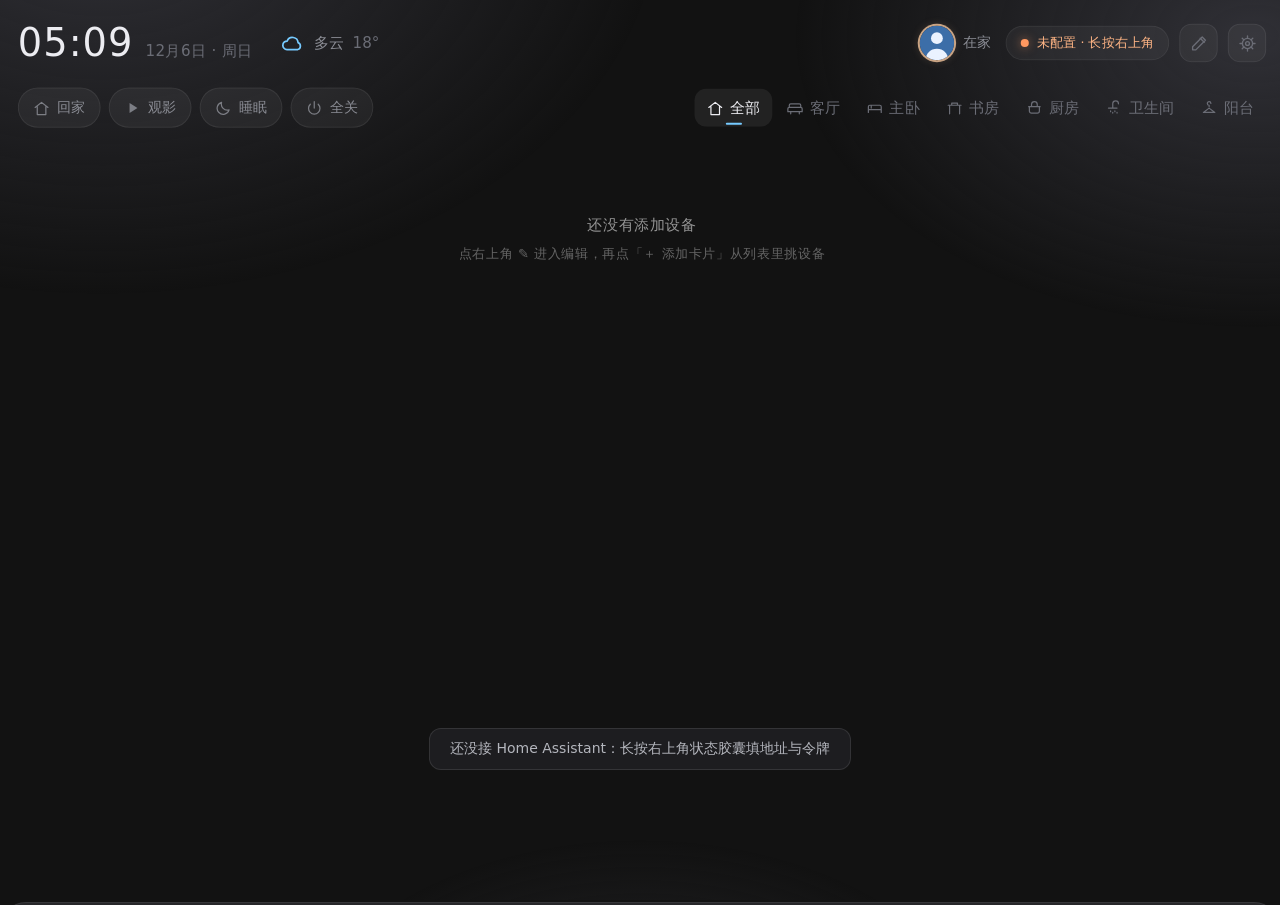
==== commit d04c24cc: "chore(build): 同步 panel 到 app/assets（0.7.9 电源钮/主题/HA 自注册 + 增量状态推送）+ 新增 perf-profile 复测工具 - app/assets" ====
--- a/app/assets/panel/index.html
+++ b/app/assets/panel/index.html
@@ -2,6 +2,8 @@
 <html lang="zh-CN">
 <head>
   <meta charset="utf-8">
+  <!-- Android WebView 的 force-dark（Android 9+ 夜间模式下会把亮色页面自动变暗）会盖掉我们自己管的皮肤 -->
+  <meta name="darkmode" content="ignore">
   <meta name="viewport" content="width=device-width, initial-scale=1, user-scalable=no">
   <meta name="format-detection" content="telephone=no">
   <title>中控屏</title>
--- a/app/assets/panel/css/app.css
+++ b/app/assets/panel/css/app.css
@@ -1,37 +1,61 @@
 /* ---------------- 皮肤（两套主题） ---------------- */
 /* 深色为默认；html.hc-light 换成明亮皮肤。所有颜色走变量，改皮肤只改这两个块。
    （皮肤类挂在 <html> 上，body 的 className 会被弹层/负一屏来回改写）
-   --accent 由 JS 按实体类型逐卡片设成三元组（r,g,b），不要在这里定义它。 */
+   --accent 这里只给皮肤默认值；JS 会按实体类型逐卡片把它设成三元组（r,g,b）覆盖掉。 */
 :root {
-  --bg: #06090f; --bg-rgb: 6,9,15; --bg-deep: #03060b; --bg-deep-rgb: 3,6,11;
-  --bg-2: #0b1017; --bg-3: #111824; --bg-4: #16233c;
-  --card-rgb: 14,20,32; --card-2-rgb: 22,29,42; --line-rgb: 120,150,190;
+  /* 深色皮肤：中性色阶 = Tailwind zinc 阶（950/900/800/700…），
+     文本层级按 Material 的 white/.92 / .72 / .55 / .42，强调色走 tone 档（暗皮肤 tone 78）。 */
+  --bg: #121212; --bg-rgb: 18,18,18; --bg-deep: #0e0e10; --bg-deep-rgb: 14,14,16;
+  --card-a: 1; --glyph-on: rgb(var(--bg-rgb));
+  --ctl-on: 63,208,138; --ctl-bar: 255,183,90;
+  --bg-2: #202024; --bg-3: #27272a; --bg-4: #303036;
+  --card-rgb: 24,24,27; --card-2-rgb: 31,31,34; --line-rgb: 63,63,70;
   --surf: 255,255,255;
-  --text-hi: #ffffff; --text-1: #f2f6fc; --text-2: #dce6f2; --text-3: #c2d2e8;
-  --text-4: #7c8ba3; --text-5: #61718a;
-  --accent-hex: #5d8cff; --accent-rgb: 93,140,255; --accent-soft: #8fc3ff; --accent-soft-rgb: 143,195,255;
-  --wash-a: .30; --wash-border-a: .40; --wash-glow-a: .34; --wash-icon-a: .22;
-  --badge-a: .78; --badge-border-a: .45;
-  --ok: #3ddc84; --ok-rgb: 61,220,132; --ok-soft: #7ff0b0; --ok-tint-rgb: 16,46,32;
-  --warn: #f0a04b; --warn-rgb: 240,160,75; --warn-soft: #cbb08a;
-  --err: #ff6b6b; --err-rgb: 255,107,107; --err-soft: #ff9b9b;
-  --lyric-rgb: 226,238,248;
-}
+  --text-hi: #ffffff; --text-1: #ececf1; --text-2: #b4b6bd; --text-3: #8b8d95;
+  --text-4: #6b6d76; --text-5: #52545d;
+  --accent-hex: #76caff; --accent-rgb: 118,202,255;
+  --accent-soft: #9ce0ff; --accent-soft-rgb: 156,224,255;
+  --acc-ink: #002451;
+  --acc-c: 27,65,107; --acc-line: 114,144,193;
+  --wash-a: .14; --wash-border-a: .55; --wash-glow-a: .08; --wash-icon-a: .16;
+  --badge-a: .18; --badge-border-a: .38;
+  --ok: #e6ba94; --ok-rgb: 230,186,148; --ok-soft: #f7d2b3; --ok-tint-rgb: 70,55,41;
+  --warn: #ff9860; --warn-rgb: 255,152,96; --warn-soft: #ffb585;
+  --err: #ff7d88; --err-rgb: 255,125,136; --err-soft: #ffa4a7;
+  --lyric-rgb: 236,236,241;
+  --accent: 118,202,255; --track: #2b2b30; --knob: #ffffff; --bar-fill: var(--ctl-bar);
+  --knob-border: rgba(255,255,255,.28);
+  --shadow: 0 2px 2px 0 rgba(0,0,0,.28), 0 1px 2px 0 rgba(0,0,0,.36);
+}
+
 html.hc-light {
-  --bg: #eef3f9; --bg-rgb: 238,243,249; --bg-deep: #f3f7fc; --bg-deep-rgb: 243,247,252;
-  --bg-2: #e4eaf3; --bg-3: #dbe4f0; --bg-4: #c9d6e8;
-  --card-rgb: 240,244,250; --card-2-rgb: 233,239,247; --line-rgb: 70,92,120;
-  --surf: 24,38,56;
-  --text-hi: #101827; --text-1: #16202c; --text-2: #2b3a4c; --text-3: #47586b;
-  --text-4: #55667a; --text-5: #6d7f93;
-  --accent-hex: #1c62c9; --accent-rgb: 28,98,201; --accent-soft: #24659f; --accent-soft-rgb: 36,101,159;
-  --wash-a: .17; --wash-border-a: .34; --wash-glow-a: .18; --wash-icon-a: .14;
-  --badge-a: .55; --badge-border-a: .38;
-  --ok: #178f52; --ok-rgb: 23,143,82; --ok-soft: #178f52; --ok-tint-rgb: 205,234,218;
-  --warn: #b0722a; --warn-rgb: 176,114,42; --warn-soft: #a07340;
-  --err: #cf4747; --err-rgb: 207,71,71; --err-soft: #c14a4a;
-  --lyric-rgb: 32,46,62;
-}
+  /* 明亮皮肤：照米家（Mi Home）的明亮模式——页面底是淡绿调，卡片是半透明白，
+     开着的控件是实心强调色圆钮（白字），亮度条走暖黄。
+     色阶取自米家截图：底 #eef3ea / 卡白 .82 / 文本墨灰 #2b3129~#7d8578 /
+     强调绿 #2e9e6b（米家的开=绿），暖黄 #e08a1e 走亮度条。 */
+  --bg: #eef3ea; --bg-rgb: 238,243,234; --bg-deep: #e7ede5; --bg-deep-rgb: 231,237,229;
+  --bg-2: #f3f7f0; --bg-3: #dde5d9; --bg-4: #c9d6c2;
+  --card-rgb: 255,255,255; --card-2-rgb: 248,251,246; --card-a: .82; --line-rgb: 206,218,204;
+  --glyph-on: #ffffff;
+  --ctl-on: 34,142,95; --ctl-bar: 246,166,66;
+  --surf: 24,24,27;
+  --text-hi: #212820; --text-1: #2b3129; --text-2: #4c5347; --text-3: #6b7266;
+  --text-4: #7d8578; --text-5: #9aa294;
+  --accent-hex: #2e9e6b; --accent-rgb: 46,158,107;
+  --accent-soft: #27895c; --accent-soft-rgb: 39,137,92;
+  --acc-ink: #ffffff;
+  --acc-c: 214,238,226; --acc-line: 150,190,168;
+  --wash-a: .10; --wash-border-a: .50; --wash-glow-a: .05; --wash-icon-a: .12;
+  --badge-a: .16; --badge-border-a: .35;
+  --ok: #276b47; --ok-rgb: 39,107,71; --ok-soft: #276b47; --ok-tint-rgb: 224,242,232;
+  --warn: #b5441a; --warn-rgb: 181,68,26; --warn-soft: #b5441a;
+  --err: #cc2935; --err-rgb: 204,41,53; --err-soft: #cc2935;
+  --lyric-rgb: 24,24,27;
+  --accent: 46,158,107; --track: #dce5db; --knob: #ffffff; --bar-fill: 246,166,66;
+  --knob-border: rgba(24,24,27,.16);
+  --shadow: 0 2px 2px 0 rgba(0,0,0,.05), 0 1px 2px 0 rgba(0,0,0,.10);
+}
+
 
 /* ---------------- 整页设置视图 ----------------
    老 WebView 里 position:fixed + transform 的弹层一旦滚动就整屏重绘（实测 ~19 帧），
@@ -183,37 +207,46 @@
 .tile {
   position: relative; display: flex; flex-direction: column;
   padding: 15px 16px 13px; border-radius: 20px; overflow: hidden;
-  background: linear-gradient(158deg, rgba(var(--card-2-rgb),.96), rgba(var(--card-rgb),.96));
-  border: 1px solid rgba(var(--surf),.055);
+  background: rgba(var(--card-rgb), var(--card-a));
+  border: 1px solid rgba(var(--line-rgb),.5);
+  box-shadow: var(--shadow);
   transition: background .22s, border-color .22s, transform .08s;
 }
 .tile:active { transform: scale(.985); }
 .tile.on {
-  background: linear-gradient(158deg, rgba(var(--accent), var(--wash-a)), rgba(var(--card-rgb),.97) 68%);
-  border-color: rgba(var(--accent), var(--wash-border-a));
-}
-.tile.on::after {
-  content: ''; position: absolute; right: -52px; top: -52px; width: 160px; height: 160px;
-  border-radius: 50%; pointer-events: none;
-  background: radial-gradient(circle, rgba(var(--accent), var(--wash-glow-a)), rgba(var(--accent), 0) 68%);
-}
+  /* 开着的卡片不铺背景（用户要求）：只有图标变强调色 */
+}
+.tile.on::after { display: none; }
 
 .tile-head { display: flex; align-items: flex-start; flex: 0 0 auto; }
 .t-icon {
-  width: 38px; height: 38px; border-radius: 12px;
+  width: 38px; height: 38px; border-radius: 50%;
   display: flex; align-items: center; justify-content: center;
   background: rgba(var(--surf),.055); color: var(--text-4);
   transition: background .2s, color .2s;
 }
 .t-icon svg { width: 21px; height: 21px; }
-.tile.on .t-icon { background: rgba(var(--accent), var(--wash-icon-a)); color: rgb(var(--accent)); }
+/* 开着的卡片：只有图标变成实心强调色圆钮（照米家），卡片底保持平面 */
+.tile.on .t-icon { background: rgb(var(--ctl-on)); color: var(--glyph-on); }
 
 .tile-room {
   margin-left: auto; font-size: 11px; color: var(--text-4);
   padding: 3px 8px; border-radius: 8px; background: rgba(var(--surf),.045);
 }
+.t-power {
+  /* 米家那颗电源圆钮：开着=绿实心白字，关着=灰描边 */
+  margin-left: auto; width: 34px; height: 34px; padding: 0;
+  border: 1px solid rgba(var(--surf),.14); border-radius: 50%;
+  background: rgba(var(--surf),.05); color: var(--text-4);
+  display: flex; align-items: center; justify-content: center;
+  transition: background .2s, color .2s, border-color .2s;
+}
+.t-power svg { width: 17px; height: 17px; }
+.t-power:active { transform: scale(.92); }
+.tile.on .t-power { background: rgb(var(--ctl-on)); border-color: rgb(var(--ctl-on)); color: var(--glyph-on); }
+.tile.na .t-power { opacity: .45; }
 .t-more {
-  margin-left: auto; width: 28px; height: 28px; padding: 0; border: 0;
+  margin-left: 8px; width: 28px; height: 28px; padding: 0; border: 0;
   border-radius: 9px; background: rgba(var(--surf),.045); color: var(--text-4);
   display: flex; align-items: center; justify-content: center;
 }
@@ -221,7 +254,7 @@
 
 .tile-mid { flex: 1; display: flex; flex-direction: column; justify-content: center; min-height: 0; }
 .t-val { font-size: 42px; font-weight: 200; line-height: 1.02; letter-spacing: -1px; color: var(--text-2); }
-.t-val.lit { color: rgb(var(--accent)); }
+.t-val.lit { color: var(--text-1); }
 .t-val.muted { font-size: 24px; letter-spacing: 0; color: var(--text-4); }
 .t-val .u { font-size: 15px; font-weight: 400; letter-spacing: 0; color: var(--text-4); margin-left: 3px; }
 .t-val.small { font-size: 30px; }
@@ -244,8 +277,8 @@
    touch-action:none 让在条上滑动不再触发页面滚动（Chromium 57 支持）。 */
 .t-bar {
   position: relative; flex: none; height: 22px; margin-top: 12px; border-radius: 11px;
-  background: rgba(var(--surf),.085);
-  box-shadow: inset 0 1px 2px rgba(0,0,0,.28);
+  background: var(--track);
+  box-shadow: inset 0 1px 2px rgba(0,0,0,.18);
   touch-action: none; -webkit-user-select: none; user-select: none;
   --pct: 0%;
   transition: opacity .2s;
@@ -260,13 +293,13 @@
 .t-bar i {
   position: absolute; left: 0; top: 0; bottom: 0; width: var(--pct);
   border-radius: inherit; border-top-right-radius: 0; border-bottom-right-radius: 0;
-  background: rgb(var(--accent));
+  background: rgb(var(--ctl-bar));
   transition: width .22s;
 }
 .t-bar b {
   position: absolute; top: 50%; left: var(--pct); width: 22px; height: 22px;
   margin: -11px 0 0 -11px; border-radius: 50%;
-  background: var(--text-2); box-shadow: 0 2px 7px rgba(0,0,0,.38);
+  background: var(--knob); box-shadow: 0 2px 7px rgba(0,0,0,.38);
   transition: left .22s;
 }
 /* 拖动中不要缓动，条要跟手 */
@@ -377,7 +410,7 @@
 .slider::-webkit-slider-thumb {
   -webkit-appearance: none; appearance: none;
   width: 30px; height: 30px; margin-top: -11px; border-radius: 50%;
-  background: var(--text-hi); box-shadow: 0 3px 10px rgba(0,0,0,.45);
+  background: var(--knob); box-shadow: 0 3px 10px rgba(0,0,0,.45);
 }
 
 .opts { display: flex; flex: 1; }
@@ -724,7 +757,7 @@
   white-space: nowrap; overflow: hidden; text-overflow: ellipsis;
 }
 .m-lr-soon { color: rgba(var(--lyric-rgb),.5); }
-.m-lr.on { color: var(--accent-soft); font-weight: 600; font-size: 16px; }
+.m-lr.on { color: rgb(var(--ctl-on)); font-weight: 600; font-size: 16px; }
 .m-lrc-tip { font-size: 12px; color: var(--text-5); }
 .m-q-n { font-size: 12px; color: var(--text-5); }
 .m-progress { width: 100%; max-width: 320px; margin-top: 20px; }
@@ -734,11 +767,11 @@
 }
 .m-bar .m-fill {
   position: absolute; left: 0; top: 8px; bottom: 8px; width: 0; border-radius: 5px 0 0 5px;
-  background: linear-gradient(90deg, var(--accent-hex), var(--accent-soft));
+  background: rgb(var(--bar-fill));
 }
 .m-bar .m-knob {
   position: absolute; top: 50%; left: 0; width: 22px; height: 22px; margin: -11px 0 0 -11px;
-  border-radius: 50%; background: var(--text-2); box-shadow: 0 2px 7px rgba(0,0,0,.42);
+  border-radius: 50%; background: var(--knob); box-shadow: 0 2px 7px rgba(0,0,0,.35);
 }
 .m-times { display: flex; justify-content: space-between; margin-top: 6px; font-size: 12px; color: var(--text-4); }
 .m-ctl { display: flex; align-items: center; justify-content: center; margin-top: 14px; }
@@ -749,13 +782,13 @@
 }
 .m-btn svg { width: 23px; height: 23px; }
 .m-btn:active { transform: scale(.95); background: rgba(var(--surf),.1); }
-.m-btn.on { background: rgba(var(--accent-rgb),.26); border-color: rgba(var(--accent-rgb),.55); color: var(--text-2); }
+.m-btn.on { background: rgba(var(--ctl-on),.20); border-color: rgba(var(--ctl-on),.5); color: rgb(var(--ctl-on)); }
 .m-mini { width: 42px; height: 42px; margin: 0 5px; opacity: .55; }
 .m-mini svg { width: 19px; height: 19px; }
 .m-mini.on { opacity: 1; }
-.m-play { width: 66px; height: 66px; background: rgba(var(--accent-rgb),.22); border-color: rgba(var(--accent-rgb),.5); color: var(--text-2); }
+.m-play { width: 66px; height: 66px; background: rgba(var(--surf),.07); border-color: rgba(var(--surf),.16); color: var(--text-2); }
 .m-play svg { width: 29px; height: 29px; }
-.m-play.on { background: rgba(var(--accent-rgb),.34); border-color: rgba(var(--accent-soft-rgb),.68); }
+.m-play.on { background: rgb(var(--ctl-on)); border-color: rgb(var(--ctl-on)); color: var(--glyph-on); }
 .m-vol { display: flex; align-items: center; width: 100%; max-width: 320px; margin-top: 14px; }
 .m-vol-ico { color: var(--text-4); margin-right: 11px; display: flex; }
 .m-vol-ico svg { width: 20px; height: 20px; }
@@ -763,10 +796,10 @@
   position: relative; flex: 1; height: 22px; border-radius: 11px;
   background: rgba(var(--surf),.075); touch-action: none;
 }
-.m-vbar .m-fill { position: absolute; left: 0; top: 7px; bottom: 7px; width: 0; border-radius: 4px 0 0 4px; background: rgba(var(--line-rgb),.6); }
+.m-vbar .m-fill { position: absolute; left: 0; top: 7px; bottom: 7px; width: 0; border-radius: 4px 0 0 4px; background: rgb(var(--bar-fill)); }
 .m-vbar .m-knob {
   position: absolute; top: 50%; left: 0; width: 18px; height: 18px; margin: -9px 0 0 -9px;
-  border-radius: 50%; background: var(--text-2); box-shadow: 0 2px 6px rgba(0,0,0,.4);
+  border-radius: 50%; background: var(--knob); box-shadow: 0 2px 6px rgba(0,0,0,.32);
 }
 .m-vol-pct { width: 42px; text-align: right; font-size: 12px; color: var(--text-4); }
 
@@ -803,14 +836,14 @@
   border: 0; border-bottom: 1px solid rgba(var(--surf),.05);
   background: transparent; text-align: left;
 }
-.m-song.on { background: rgba(var(--accent-rgb),.13); border-radius: 13px; border-bottom-color: transparent; }
+.m-song.on { background: rgba(var(--ctl-on),.12); border-radius: 13px; border-bottom-color: transparent; }
 .m-song-ico {
   width: 34px; height: 34px; border-radius: 10px; flex: 0 0 auto;
   display: flex; align-items: center; justify-content: center;
   background: rgba(var(--surf),.055); color: var(--text-4);
 }
 .m-song-ico svg { width: 16px; height: 16px; }
-.m-song.on .m-song-ico { background: rgba(var(--accent-rgb),.24); color: var(--accent-soft); }
+.m-song.on .m-song-ico { background: rgba(var(--ctl-on),.22); color: rgb(var(--ctl-on)); }
 .m-song-main { margin-left: 13px; min-width: 0; flex: 1; display: flex; flex-direction: column; }
 .m-song-t { font-size: 15px; color: var(--text-2); white-space: nowrap; overflow: hidden; text-overflow: ellipsis; }
 .m-song.on .m-song-t { color: var(--text-hi); }
